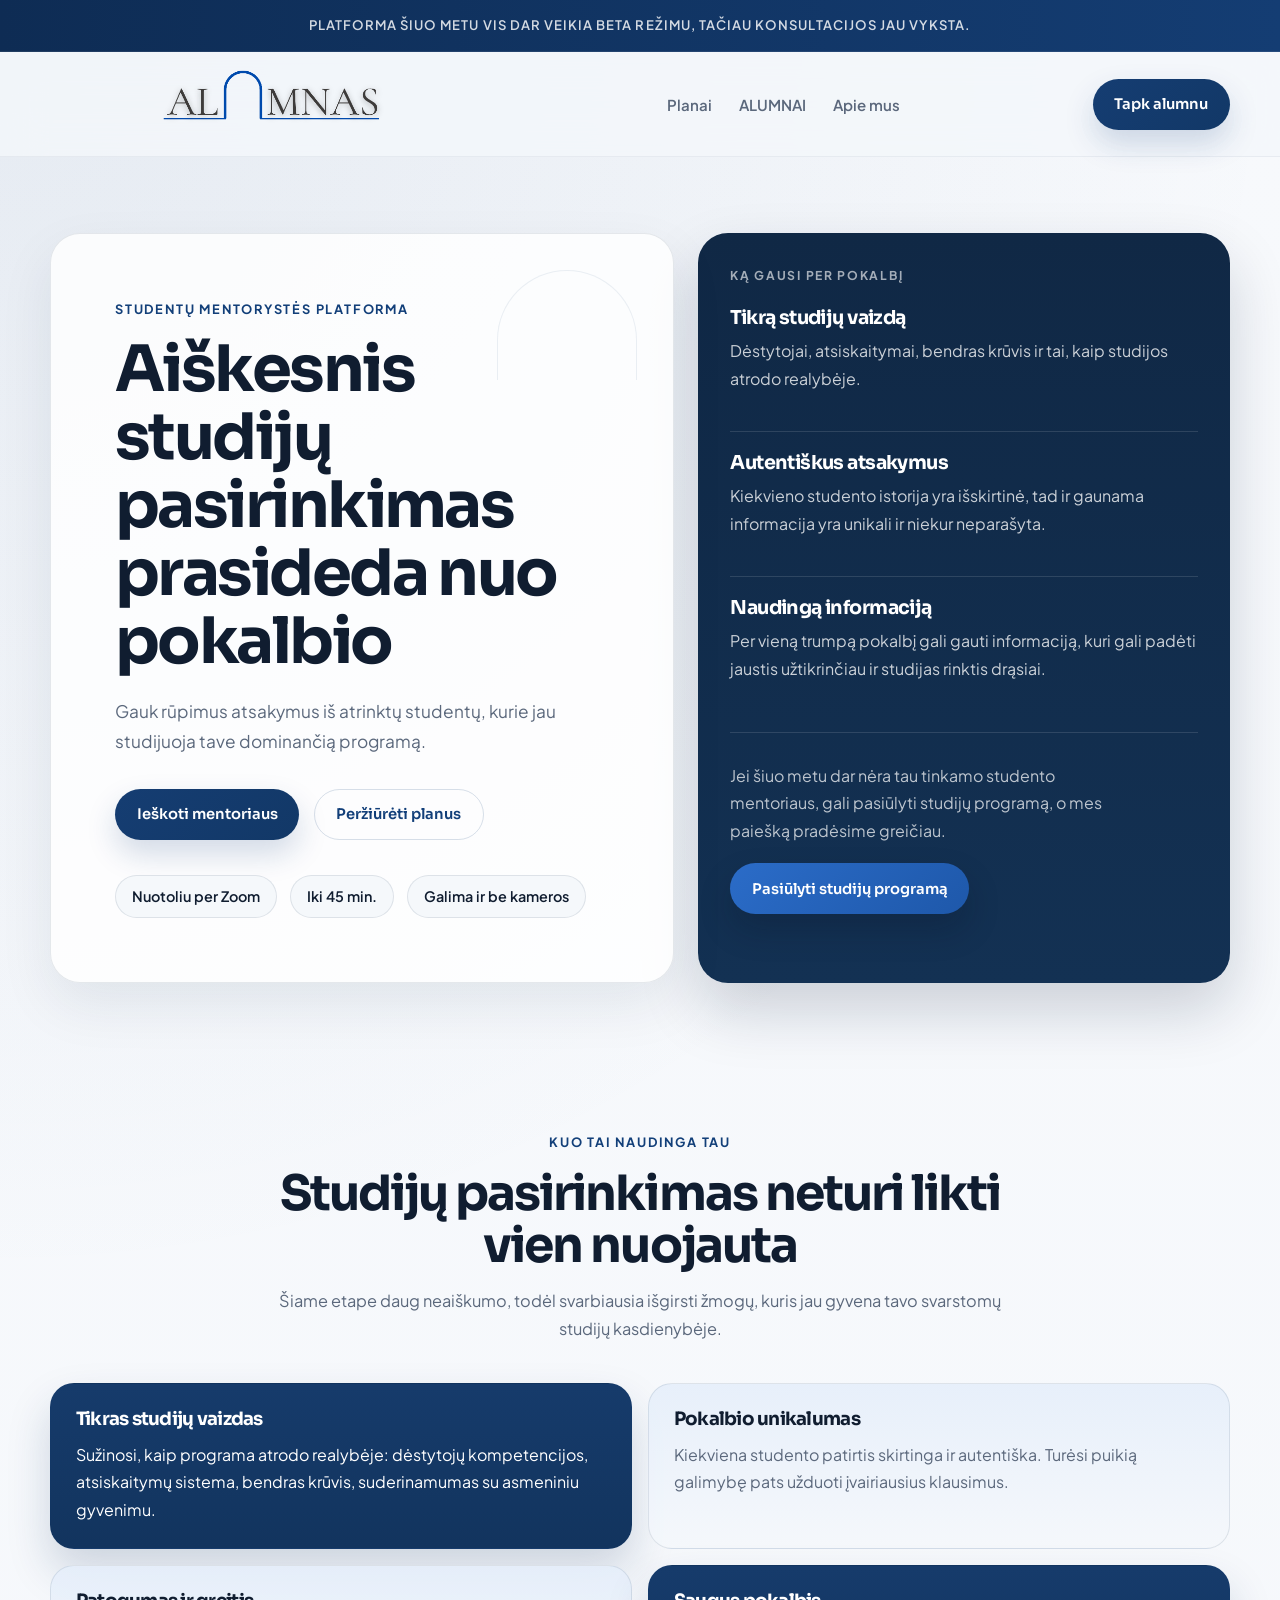
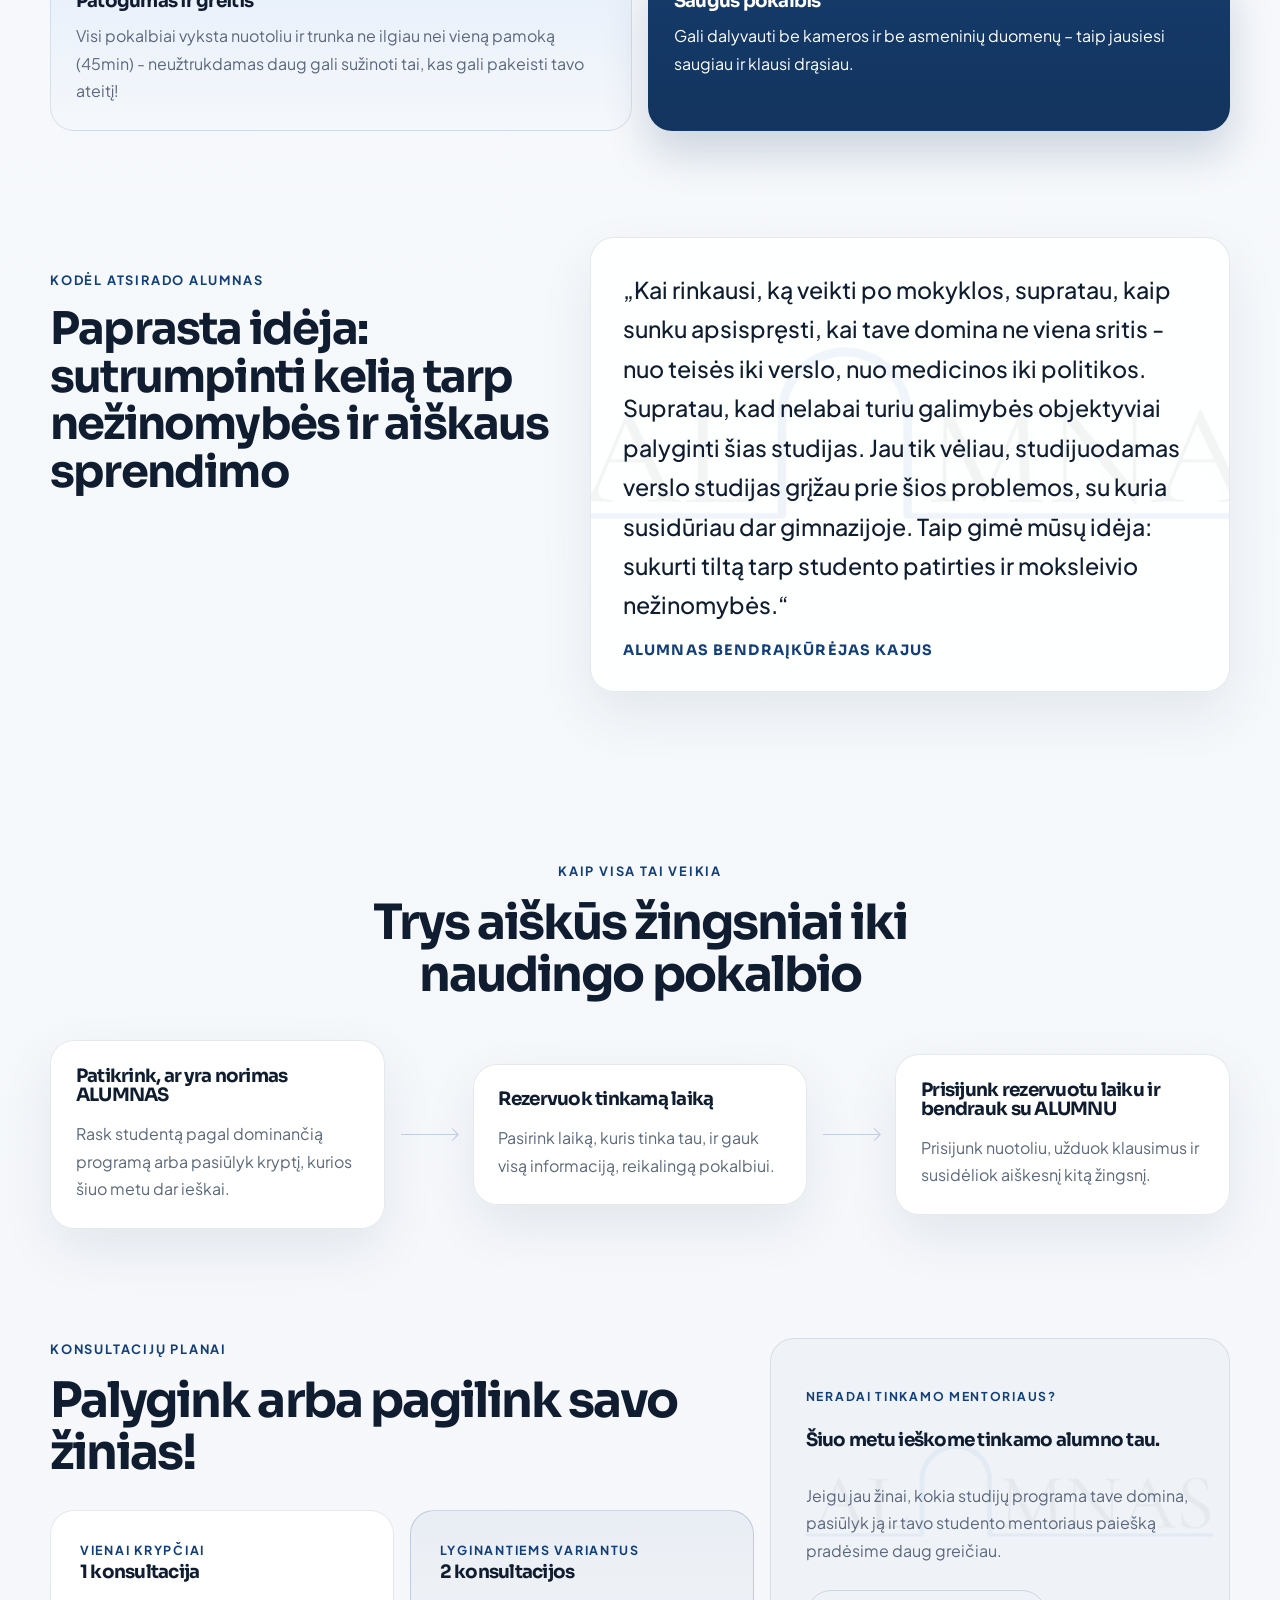
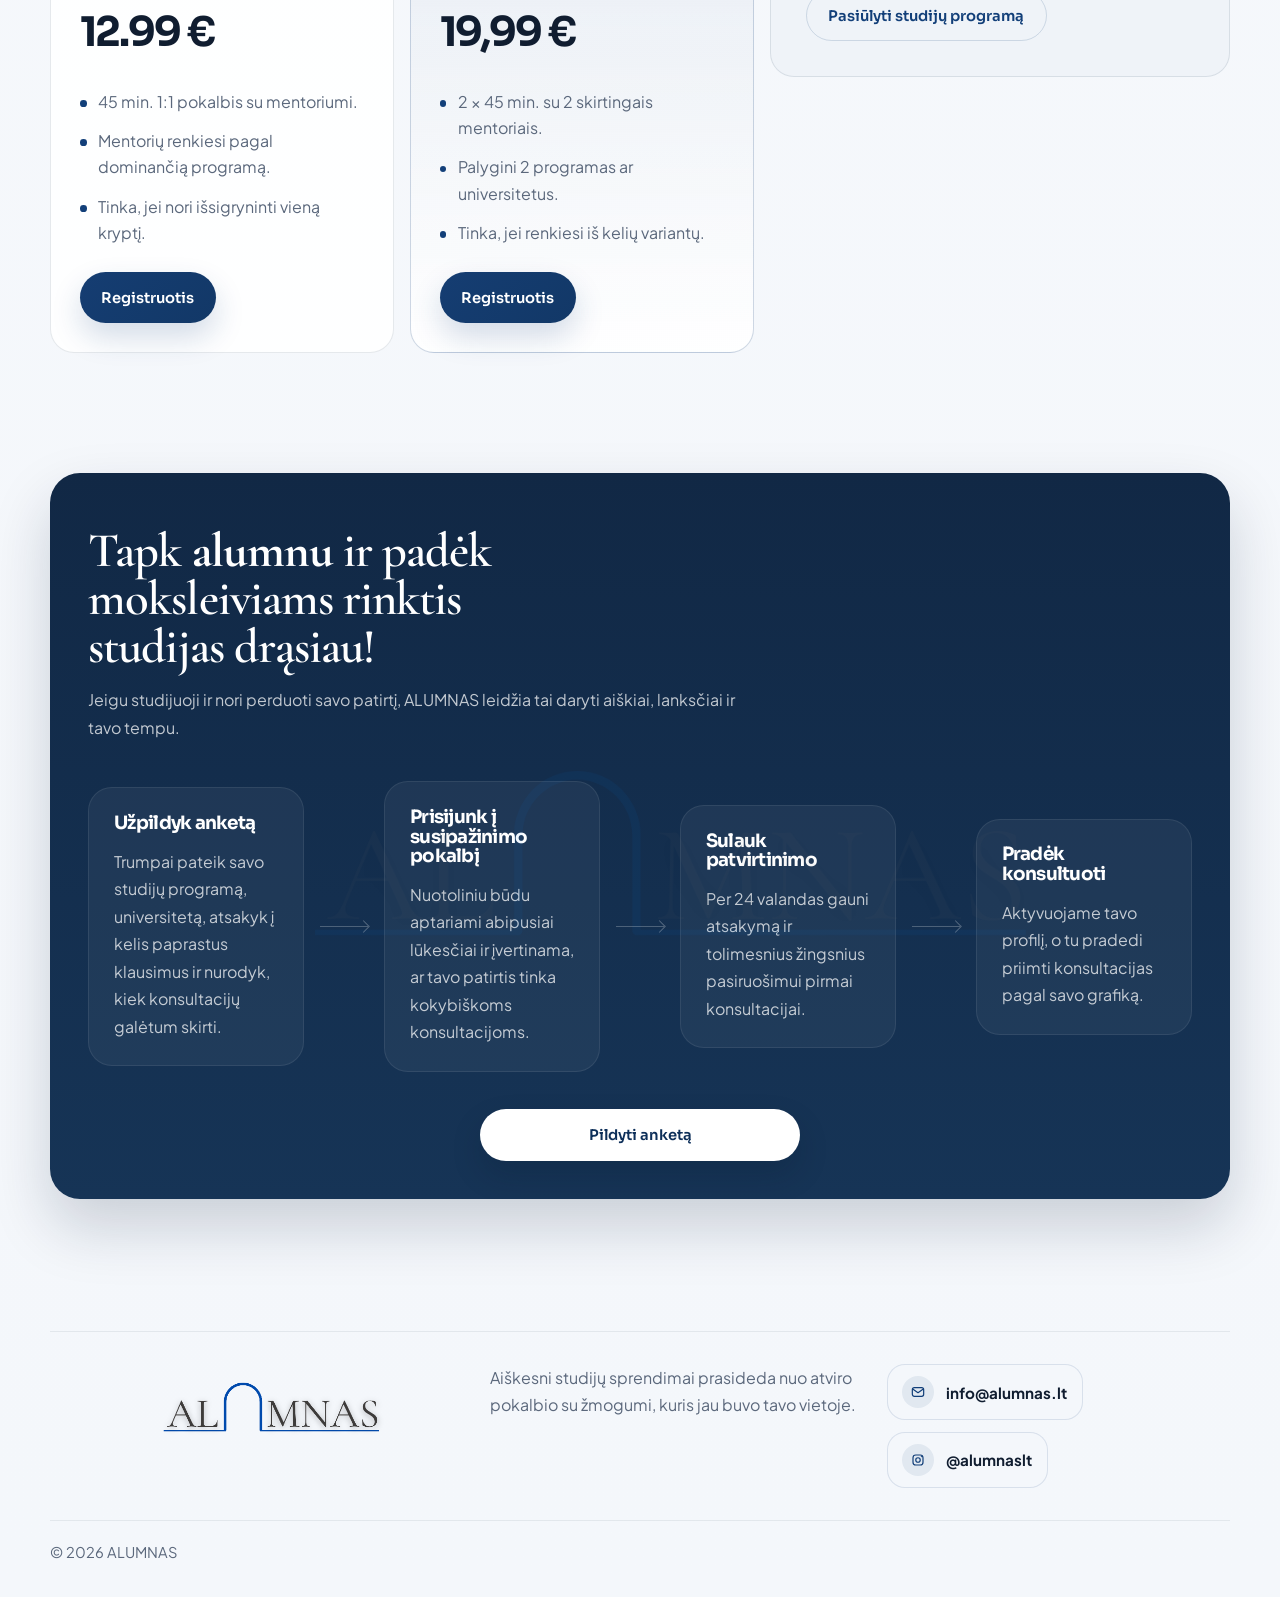
==== alumnas/index.html @ c5b00370 "Add files via upload" ====
<!DOCTYPE html>
<html lang="lt">
  <head>
    <meta charset="UTF-8" />
    <meta name="viewport" content="width=device-width, initial-scale=1.0" />
    <title>ALUMNAS | Studentų mentorystės platforma</title>
    <meta
      name="description"
      content="ALUMNAS padeda moksleiviams aiškiau pasirinkti studijas per pokalbius su studentais, kurie jau studijuoja dominančias programas."
    />
    <meta property="og:title" content="ALUMNAS | Studentų mentorystės platforma" />
    <meta
      property="og:description"
      content="Gauk atsakymus iš studentų, kurie jau studijuoja tave dominančią programą."
    />
    <meta property="og:type" content="website" />
    <meta property="theme-color" content="#123f79" />
    <link rel="preconnect" href="https://fonts.googleapis.com" />
    <link rel="preconnect" href="https://fonts.gstatic.com" crossorigin />
    <link
      href="https://fonts.googleapis.com/css2?family=Cormorant+Garamond:wght@500;600;700&amp;family=Plus+Jakarta+Sans:wght@400;500;600;700;800&amp;family=Sora:wght@400;500;600;700;800&amp;display=swap"
      rel="stylesheet"
    />
    <link rel="stylesheet" href="./styles.css" />
  </head>
  <body>
    <div class="top-note">
      <p>Platforma šiuo metu vis dar veikia beta režimu, tačiau konsultacijos jau vyksta.</p>
    </div>

    <header class="site-header">
      <div class="container header-inner">
        <a class="brand-link" href="#pradžia" aria-label="ALUMNAS pradžia">
          <span class="brand-logo brand-logo-dark" aria-hidden="true">
            <img src="./assets/alumnas-logo-clean.png" alt="" />
          </span>
          <span class="sr-only">ALUMNAS</span>
        </a>

        <nav class="site-nav" aria-label="Pagrindinė navigacija">
          <a href="#planai">Planai</a>
          <a href="./mentoriai.html">ALUMNAI</a>
          <a href="./apie-mus.html">Apie mus</a>
        </nav>

        <a
          class="button button-primary"
          href="https://forms.gle/oHEPFvfFwPesfQu49"
          target="_blank"
          rel="noopener noreferrer"
        >
          Tapk alumnu
        </a>
      </div>
    </header>

    <main id="pradžia">
      <section class="hero">
        <div class="container hero-grid">
          <div class="hero-copy">
            <p class="eyebrow">Studentų mentorystės platforma</p>
            <h1>Aiškesnis studijų pasirinkimas prasideda nuo pokalbio</h1>
            <p class="hero-text">
              Gauk rūpimus atsakymus iš atrinktų studentų, kurie jau studijuoja tave
              dominančią programą.
            </p>

            <div class="hero-actions">
              <a
                class="button button-primary"
                href="./mentoriai.html"
              >
                Ieškoti mentoriaus
              </a>
              <a class="button button-secondary" href="#planai">Peržiūrėti planus</a>
            </div>

            <ul class="hero-meta">
              <li>Nuotoliu per Zoom</li>
              <li>Iki 45 min.</li>
              <li>Galima ir be kameros</li>
            </ul>
          </div>

          <aside class="hero-panel">
            <p class="panel-label">Ką gausi per pokalbį</p>

            <div class="panel-list">
              <article>
                <h2>Tikrą studijų vaizdą</h2>
                <p>
                  Dėstytojai, atsiskaitymai, bendras krūvis ir tai, kaip studijos
                  atrodo realybėje.
                </p>
              </article>

              <article>
                <h2>Autentiškus atsakymus</h2>
                <p>
                  Kiekvieno studento istorija yra išskirtinė, tad ir gaunama
                  informacija yra unikali ir niekur neparašyta.
                </p>
              </article>

              <article>
                <h2>Naudingą informaciją</h2>
                <p>
                  Per vieną trumpą pokalbį gali gauti informaciją, kuri gali
                  padėti jaustis užtikrinčiau ir studijas rinktis drąsiai.
                </p>
              </article>
            </div>

            <div class="panel-foot">
              <p>
                Jei šiuo metu dar nėra tau tinkamo studento mentoriaus, gali pasiūlyti
                studijų programą, o mes paiešką pradėsime greičiau.
              </p>
              <a
                class="panel-button"
                href="https://forms.gle/Wdv8qS5zdkdKtjoA7"
                target="_blank"
                rel="noopener noreferrer"
              >
                Pasiūlyti studijų programą
              </a>
            </div>
          </aside>
        </div>
      </section>

      <section class="section" id="nauda">
        <div class="container section-head">
          <p class="eyebrow">Kuo tai naudinga tau</p>
          <h2>Studijų pasirinkimas neturi likti vien nuojauta</h2>
          <p class="section-text">
            Šiame etape daug neaiškumo, todėl svarbiausia išgirsti žmogų, kuris jau
            gyvena tavo svarstomų studijų kasdienybėje.
          </p>
        </div>

        <div class="container benefit-grid">
          <article class="benefit-card benefit-card-accent">
            <h3>Tikras studijų vaizdas</h3>
            <p>
              Sužinosi, kaip programa atrodo realybėje: dėstytojų kompetencijos,
              atsiskaitymų sistema, bendras krūvis, suderinamumas su asmeniniu gyvenimu.
            </p>
          </article>

          <article class="benefit-card benefit-card-soft">
            <h3>Pokalbio unikalumas</h3>
            <p>
              Kiekviena studento patirtis skirtinga ir autentiška. Turėsi puikią
              galimybę pats užduoti įvairiausius klausimus.
            </p>
          </article>

          <article class="benefit-card benefit-card-soft">
            <h3>Patogumas ir greitis</h3>
            <p>
              Visi pokalbiai vyksta nuotoliu ir trunka ne ilgiau nei vieną pamoką
              (45min) - neužtrukdamas daug gali sužinoti tai, kas gali pakeisti
              tavo ateitį!
            </p>
          </article>

          <article class="benefit-card benefit-card-accent">
            <h3>Saugus pokalbis</h3>
            <p>
              Gali dalyvauti be kameros ir be asmeninių duomenų – taip jausiesi
              saugiau ir klausi drąsiau.
            </p>
          </article>
        </div>
      </section>

      <section class="section quote-section">
        <div class="container quote-wrap">
          <div class="quote-intro">
            <p class="eyebrow">Kodėl atsirado ALUMNAS</p>
            <h2>Paprasta idėja: sutrumpinti kelią tarp nežinomybės ir aiškaus sprendimo</h2>
          </div>

          <blockquote class="quote-card">
            <div class="quote-watermark" aria-hidden="true">
              <img src="./assets/alumnas-logo-clean.png" alt="" />
            </div>
            <p>
              „Kai rinkausi, ką veikti po mokyklos, supratau, kaip sunku
              apsispręsti, kai tave domina ne viena sritis - nuo teisės iki
              verslo, nuo medicinos iki politikos. Supratau, kad nelabai turiu
              galimybės objektyviai palyginti šias studijas. Jau tik vėliau,
              studijuodamas verslo studijas grįžau prie šios problemos, su kuria
              susidūriau dar gimnazijoje. Taip gimė mūsų idėja: sukurti tiltą
              tarp studento patirties ir moksleivio nežinomybės.“
            </p>
            <footer>ALUMNAS bendraįkūrėjas Kajus</footer>
          </blockquote>
        </div>
      </section>

      <section class="section" id="veikimas">
        <div class="container section-head">
          <p class="eyebrow">Kaip visa tai veikia</p>
          <h2>Trys aiškūs žingsniai iki naudingo pokalbio</h2>
        </div>

        <div class="container arrow-steps arrow-steps-light">
          <article class="arrow-step">
            <h3>Patikrink, ar yra norimas ALUMNAS</h3>
            <p>
              Rask studentą pagal dominančią programą arba pasiūlyk kryptį, kurios
              šiuo metu dar ieškai.
            </p>
          </article>

          <div class="step-arrow" aria-hidden="true">
            <span></span>
          </div>

          <article class="arrow-step">
            <h3>Rezervuok tinkamą laiką</h3>
            <p>
              Pasirink laiką, kuris tinka tau, ir gauk visą informaciją, reikalingą
              pokalbiui.
            </p>
          </article>

          <div class="step-arrow" aria-hidden="true">
            <span></span>
          </div>

          <article class="arrow-step">
            <h3>Prisijunk rezervuotu laiku ir bendrauk su ALUMNU</h3>
            <p>
              Prisijunk nuotoliu, užduok klausimus ir susidėliok aiškesnį kitą žingsnį.
            </p>
          </article>
        </div>
      </section>

      <section class="section plans-section" id="planai">
        <div class="container plans-layout">
          <div class="plans-main">
            <div class="section-head section-head-left">
              <p class="eyebrow">Konsultacijų planai</p>
              <h2>Palygink arba pagilink savo žinias!</h2>
            </div>

            <div class="pricing-grid">
              <article class="pricing-card">
                <p class="price-tag">Vienai krypčiai</p>
                <h3>1 konsultacija</h3>
                <p class="price">12.99 €</p>
                <ul>
                  <li>45 min. 1:1 pokalbis su mentoriumi.</li>
                  <li>Mentorių renkiesi pagal dominančią programą.</li>
                  <li>Tinka, jei nori išsigryninti vieną kryptį.</li>
                </ul>
                <a
                  class="button button-primary"
                  href="https://forms.gle/Wdv8qS5zdkdKtjoA7"
                  target="_blank"
                  rel="noopener noreferrer"
                >
                  Registruotis
                </a>
              </article>

              <article class="pricing-card pricing-card-featured">
                <p class="price-tag">Lyginantiems variantus</p>
                <h3>2 konsultacijos</h3>
                <p class="price">19,99 €</p>
                <ul>
                  <li>2 × 45 min. su 2 skirtingais mentoriais.</li>
                  <li>Palygini 2 programas ar universitetus.</li>
                  <li>Tinka, jei renkiesi iš kelių variantų.</li>
                </ul>
                <a
                  class="button button-primary"
                  href="https://forms.gle/Wdv8qS5zdkdKtjoA7"
                  target="_blank"
                  rel="noopener noreferrer"
                >
                  Registruotis
                </a>
              </article>
            </div>
          </div>

          <aside class="plans-side">
            <div class="plans-watermark" aria-hidden="true">
              <img src="./assets/alumnas-logo-clean.png" alt="" />
            </div>
            <p class="side-label">Neradai tinkamo mentoriaus?</p>
            <h3>Šiuo metu ieškome tinkamo alumno tau.</h3>
            <p>
              Jeigu jau žinai, kokia studijų programa tave domina, pasiūlyk ją ir
              tavo studento mentoriaus paiešką pradėsime daug greičiau.
            </p>
            <a
              class="button button-secondary"
              href="https://forms.gle/Wdv8qS5zdkdKtjoA7"
              target="_blank"
              rel="noopener noreferrer"
            >
              Pasiūlyti studijų programą
            </a>
          </aside>
        </div>
      </section>

      <section class="section mentor-section" id="alumnas">
        <div class="container mentor-wrap">
          <div class="mentor-watermark" aria-hidden="true">
            <img src="./assets/alumnas-logo-clean.png" alt="" />
          </div>
          <div class="mentor-head">
            <h2>Tapk <strong>alumnu</strong> ir padėk moksleiviams rinktis studijas drąsiau!</h2>
            <p class="mentor-text">
              Jeigu studijuoji ir nori perduoti savo patirtį, ALUMNAS leidžia tai
              daryti aiškiai, lanksčiai ir tavo tempu.
            </p>
          </div>

          <div class="arrow-steps arrow-steps-dark">
            <article class="arrow-step">
              <h3>Užpildyk anketą</h3>
              <p>
                Trumpai pateik savo studijų programą, universitetą, atsakyk į kelis
                paprastus klausimus ir nurodyk, kiek konsultacijų galėtum skirti.
              </p>
            </article>

            <div class="step-arrow" aria-hidden="true">
              <span></span>
            </div>

            <article class="arrow-step">
              <h3>Prisijunk į susipažinimo pokalbį</h3>
              <p>
                Nuotoliniu būdu aptariami abipusiai lūkesčiai ir įvertinama, ar tavo
                patirtis tinka kokybiškoms konsultacijoms.
              </p>
            </article>

            <div class="step-arrow" aria-hidden="true">
              <span></span>
            </div>

            <article class="arrow-step">
              <h3>Sulauk patvirtinimo</h3>
              <p>
                Per 24 valandas gauni atsakymą ir tolimesnius žingsnius pasiruošimui
                pirmai konsultacijai.
              </p>
            </article>

            <div class="step-arrow" aria-hidden="true">
              <span></span>
            </div>

            <article class="arrow-step">
              <h3>Pradėk konsultuoti</h3>
              <p>
                Aktyvuojame tavo profilį, o tu pradedi priimti konsultacijas pagal savo
                grafiką.
              </p>
            </article>
          </div>

          <div class="mentor-cta">
            <a
              class="button button-light"
              href="https://forms.gle/oHEPFvfFwPesfQu49"
              target="_blank"
              rel="noopener noreferrer"
            >
              Pildyti anketą
            </a>
          </div>
        </div>
      </section>
    </main>

    <footer class="site-footer" id="kontaktai">
      <div class="container footer-top">
        <a class="brand-link footer-brand" href="#pradžia" aria-label="ALUMNAS pradžia">
          <span class="brand-logo brand-logo-dark" aria-hidden="true">
            <img src="./assets/alumnas-logo-clean.png" alt="" />
          </span>
          <span class="sr-only">ALUMNAS</span>
        </a>

        <div class="footer-copy">
          <p>
            Aiškesni studijų sprendimai prasideda nuo atviro pokalbio su žmogumi,
            kuris jau buvo tavo vietoje.
          </p>
        </div>

        <div class="footer-links">
          <a class="footer-contact-link" href="mailto:info@alumnas.lt">
            <span class="footer-contact-icon" aria-hidden="true">
              <svg viewBox="0 0 24 24" fill="none">
                <path d="M4 7.5 12 13l8-5.5" stroke="currentColor" stroke-width="1.8" stroke-linecap="round" stroke-linejoin="round" />
                <rect x="3.5" y="5.5" width="17" height="13" rx="3" stroke="currentColor" stroke-width="1.8" />
              </svg>
            </span>
            <span>info@alumnas.lt</span>
          </a>
          <a
            class="footer-contact-link"
            href="https://www.instagram.com/alumnaslt/"
            target="_blank"
            rel="noopener noreferrer"
          >
            <span class="footer-contact-icon" aria-hidden="true">
              <svg viewBox="0 0 24 24" fill="none">
                <rect x="4.5" y="4.5" width="15" height="15" rx="4.2" stroke="currentColor" stroke-width="1.8" />
                <circle cx="12" cy="12" r="3.35" stroke="currentColor" stroke-width="1.8" />
                <circle cx="17.1" cy="6.9" r="1" fill="currentColor" />
              </svg>
            </span>
            <span>@alumnaslt</span>
          </a>
        </div>
      </div>

      <div class="container footer-bottom">
        <p>&copy; <span id="year">2026</span> ALUMNAS</p>
      </div>
    </footer>

    <script src="./script.js"></script>
  </body>
</html>
---- alumnas/styles.css ----
:root {
  --bg: #f4f7fb;
  --surface: #ffffff;
  --surface-muted: #eef3f8;
  --surface-deep: #102845;
  --surface-deep-soft: #16365c;
  --ink: #101d30;
  --ink-muted: #5b687c;
  --line: rgba(16, 40, 69, 0.1);
  --line-strong: rgba(16, 40, 69, 0.16);
  --brand: #123f79;
  --brand-strong: #0d2f59;
  --brand-accent: #004aad;
  --white-soft: rgba(255, 255, 255, 0.78);
  --shadow-soft: 0 22px 54px rgba(16, 40, 69, 0.08);
  --shadow-deep: 0 28px 60px rgba(10, 29, 54, 0.18);
  --radius-xl: 30px;
  --radius-lg: 24px;
  --radius-md: 18px;
  --max-width: 1180px;
}

*,
*::before,
*::after {
  box-sizing: border-box;
}

html {
  scroll-behavior: smooth;
}

body {
  margin: 0;
  color: var(--ink);
  font-family: "Plus Jakarta Sans", sans-serif;
  background:
    radial-gradient(circle at top left, rgba(18, 63, 121, 0.08), transparent 26%),
    linear-gradient(180deg, #f7f9fc 0%, #f4f7fb 100%);
}

img {
  display: block;
  max-width: 100%;
}

a {
  color: inherit;
  text-decoration: none;
}

p {
  margin: 0;
  color: var(--ink-muted);
  line-height: 1.72;
}

h1,
h2,
h3 {
  margin: 0;
  color: var(--ink);
  line-height: 1.06;
  letter-spacing: -0.04em;
  font-family: "Sora", sans-serif;
}

ul {
  margin: 0;
  padding: 0;
  list-style: none;
}

.container {
  width: min(calc(100% - 40px), var(--max-width));
  margin: 0 auto;
}

.sr-only {
  position: absolute;
  width: 1px;
  height: 1px;
  padding: 0;
  margin: -1px;
  overflow: hidden;
  clip: rect(0, 0, 0, 0);
  white-space: nowrap;
  border: 0;
}

.top-note {
  border-bottom: 1px solid rgba(255, 255, 255, 0.08);
  background: linear-gradient(90deg, #0e2c54 0%, #143d73 100%);
  text-align: center;
  padding: 0.9rem 1rem;
}

.top-note p {
  color: rgba(255, 255, 255, 0.82);
  font-size: 0.82rem;
  font-weight: 600;
  letter-spacing: 0.08em;
  text-transform: uppercase;
}

.site-header {
  position: sticky;
  top: 0;
  z-index: 30;
  backdrop-filter: blur(20px);
  background: rgba(244, 247, 251, 0.84);
  border-bottom: 1px solid rgba(16, 40, 69, 0.06);
}

.header-inner {
  min-height: 88px;
  display: flex;
  align-items: center;
  justify-content: space-between;
  gap: 1.5rem;
}

.brand-link {
  display: inline-flex;
  align-items: center;
}

.brand-logo {
  width: 424px;
  height: 104px;
  overflow: hidden;
  display: inline-flex;
  align-items: center;
  justify-content: center;
}

.brand-logo img {
  width: 100%;
  height: 100%;
  object-fit: contain;
  transform: scale(3.85);
  transform-origin: center;
}

.brand-logo-light {
  width: 290px;
  height: 72px;
}

.brand-logo-light img {
  transform: scale(2.75);
}

.site-nav {
  display: flex;
  align-items: center;
  gap: 1.7rem;
}

.site-nav a {
  color: var(--ink-muted);
  font-size: 0.94rem;
  font-weight: 600;
}

.site-nav a.is-active {
  color: var(--brand);
}

.button {
  min-height: 3.2rem;
  padding: 0 1.35rem;
  border-radius: 999px;
  display: inline-flex;
  align-items: center;
  justify-content: center;
  font-family: "Sora", sans-serif;
  font-size: 0.92rem;
  font-weight: 600;
  transition:
    transform 180ms ease,
    background-color 180ms ease,
    box-shadow 180ms ease,
    border-color 180ms ease,
    color 180ms ease;
}

.button:hover,
.button:focus-visible {
  transform: translateY(-1px);
}

.button-primary {
  color: #ffffff;
  background: linear-gradient(135deg, #153d72 0%, #123867 100%);
  box-shadow: 0 14px 30px rgba(18, 63, 121, 0.18);
}

.button-secondary {
  color: var(--brand);
  background: transparent;
  border: 1px solid rgba(18, 63, 121, 0.16);
}

.button-light {
  color: var(--brand-strong);
  background: #ffffff;
  box-shadow: 0 14px 30px rgba(8, 22, 41, 0.18);
}

.hero {
  padding: 4.75rem 0 4rem;
}

.hero-grid {
  display: grid;
  grid-template-columns: minmax(0, 1.08fr) minmax(320px, 0.92fr);
  gap: 1.5rem;
  align-items: stretch;
}

.hero-copy {
  position: relative;
  padding: 4rem;
  border: 1px solid var(--line);
  border-radius: var(--radius-xl);
  background: rgba(255, 255, 255, 0.82);
  box-shadow: var(--shadow-soft);
}

.hero-copy::after {
  content: "";
  position: absolute;
  right: 2.25rem;
  top: 2.2rem;
  width: 140px;
  height: 110px;
  border: 1px solid rgba(18, 63, 121, 0.08);
  border-bottom: 0;
  border-radius: 999px 999px 0 0;
}

.eyebrow {
  color: var(--brand);
  font-size: 0.8rem;
  font-weight: 700;
  letter-spacing: 0.14em;
  text-transform: uppercase;
}

.eyebrow-light {
  color: rgba(255, 255, 255, 0.72);
}

.hero h1 {
  max-width: 11ch;
  margin-top: 1rem;
  font-size: clamp(3rem, 5vw, 4.9rem);
}

.hero-text {
  max-width: 38rem;
  margin-top: 1.35rem;
  font-size: 1.08rem;
}

.hero-actions {
  display: flex;
  flex-wrap: wrap;
  gap: 0.9rem;
  margin-top: 2rem;
}

.hero-meta {
  margin-top: 2.2rem;
  display: flex;
  flex-wrap: wrap;
  gap: 0.8rem;
}

.hero-meta li {
  padding: 0.72rem 1rem;
  border-radius: 999px;
  border: 1px solid var(--line);
  background: rgba(244, 247, 251, 0.86);
  color: var(--ink);
  font-size: 0.9rem;
  font-weight: 600;
}

.hero-panel {
  padding: 2rem;
  border-radius: var(--radius-xl);
  background: linear-gradient(180deg, var(--surface-deep) 0%, #133153 100%);
  box-shadow: var(--shadow-deep);
}

.panel-label {
  color: rgba(255, 255, 255, 0.62);
  font-size: 0.76rem;
  font-weight: 700;
  letter-spacing: 0.14em;
  text-transform: uppercase;
}

.panel-list {
  margin-top: 1.35rem;
  display: grid;
  gap: 1.15rem;
}

.panel-list article {
  padding: 1.3rem 0;
  border-top: 1px solid rgba(255, 255, 255, 0.12);
}

.panel-list article:first-child {
  border-top: 0;
  padding-top: 0;
}

.panel-list h2 {
  color: #ffffff;
  font-size: 1.2rem;
  letter-spacing: -0.03em;
  margin-bottom: 0.2rem;
}

.panel-list p {
  margin-top: 0.55rem;
  color: var(--white-soft);
}

.panel-foot {
  margin-top: 1.8rem;
  padding-top: 1.8rem;
  border-top: 1px solid rgba(255, 255, 255, 0.12);
  display: grid;
  gap: 1.2rem;
}

.panel-foot p {
  color: rgba(255, 255, 255, 0.72);
  max-width: 24rem;
}

.panel-button {
  display: inline-flex;
  align-items: center;
  justify-content: center;
  min-height: 3.15rem;
  width: fit-content;
  padding: 0 1.35rem;
  border-radius: 999px;
  color: #ffffff;
  background: linear-gradient(135deg, #2b6cc8 0%, #1e58aa 100%);
  box-shadow: 0 16px 32px rgba(7, 19, 38, 0.22);
  font-family: "Sora", sans-serif;
  font-size: 0.92rem;
  font-weight: 600;
}

.section {
  padding: 5.25rem 0;
}

.section-head {
  max-width: 46rem;
  text-align: center;
}

.section-head h2 {
  margin-top: 0.95rem;
  font-size: clamp(2.2rem, 3.8vw, 3.5rem);
}

.section-head-left {
  text-align: left;
}

.section-text {
  margin-top: 1rem;
  font-size: 1.02rem;
}

.benefit-grid {
  margin-top: 2.5rem;
  display: grid;
  grid-template-columns: repeat(2, minmax(0, 1fr));
  gap: 1rem;
}

.benefit-card,
.process-card,
.pricing-card,
.mentor-card,
.plans-side,
.quote-card {
  border: 1px solid var(--line);
  border-radius: var(--radius-lg);
  background: rgba(255, 255, 255, 0.88);
}

.benefit-card {
  padding: 1.55rem;
}

.benefit-card-accent {
  background: linear-gradient(180deg, #163b6b 0%, #12345e 100%);
  border-color: rgba(18, 63, 121, 0.05);
  box-shadow: 0 22px 44px rgba(18, 52, 94, 0.18);
}

.benefit-card-accent h3,
.benefit-card-accent p {
  color: #ffffff;
}

.benefit-card-soft {
  background: linear-gradient(180deg, rgba(229, 238, 250, 0.92), rgba(244, 247, 251, 0.92));
}

.benefit-card h3,
.pricing-card h3,
.plans-side h3,
.arrow-step h3 {
  font-size: 1.15rem;
}

.benefit-card p,
.plans-side p,
.arrow-step p {
  margin-top: 0.75rem;
}

.quote-section {
  padding-top: 1.4rem;
}

.quote-wrap {
  display: grid;
  grid-template-columns: minmax(0, 0.9fr) minmax(0, 1.1fr);
  gap: 1rem;
  align-items: stretch;
}

.quote-intro {
  padding: 2rem 0;
}

.quote-intro h2 {
  margin-top: 0.95rem;
  font-size: clamp(2rem, 3.5vw, 3rem);
}

.quote-card {
  position: relative;
  margin: 0;
  padding: 2rem;
  box-shadow: var(--shadow-soft);
  isolation: isolate;
  overflow: hidden;
}

.quote-watermark {
  position: absolute;
  inset: 0;
  display: flex;
  align-items: center;
  justify-content: center;
  pointer-events: none;
  z-index: 0;
}

.quote-watermark img {
  width: 100%;
  height: 100%;
  object-fit: contain;
  opacity: 0.055;
  filter: brightness(1.05);
  transform: scale(3.1);
  transform-origin: center;
}

.quote-card p {
  position: relative;
  z-index: 1;
  color: var(--ink);
  font-size: clamp(1.15rem, 1.9vw, 1.45rem);
  font-weight: 500;
  line-height: 1.7;
}

.quote-card footer {
  position: relative;
  z-index: 1;
  margin-top: 1rem;
  color: var(--brand);
  font-family: "Sora", sans-serif;
  font-size: 0.9rem;
  font-weight: 700;
  letter-spacing: 0.08em;
  text-transform: uppercase;
}

.arrow-steps {
  margin-top: 2.5rem;
  display: grid;
  grid-template-columns: minmax(0, 1fr) 56px minmax(0, 1fr) 56px minmax(0, 1fr);
  gap: 1rem;
  align-items: center;
}

.arrow-steps-dark {
  grid-template-columns:
    minmax(0, 1fr) 48px minmax(0, 1fr) 48px minmax(0, 1fr) 48px minmax(0, 1fr);
}

.arrow-step {
  padding: 1.55rem;
  border-radius: var(--radius-lg);
}

.arrow-step h3 {
  margin-bottom: 0.95rem;
}

.arrow-step p {
  margin-top: 0;
}

.arrow-steps-light .arrow-step {
  border: 1px solid var(--line);
  background: rgba(255, 255, 255, 0.92);
  box-shadow: var(--shadow-soft);
}

.arrow-steps-dark .arrow-step {
  border: 1px solid rgba(255, 255, 255, 0.08);
  background: rgba(255, 255, 255, 0.05);
}

.arrow-steps-dark .arrow-step h3 {
  color: #ffffff;
}

.arrow-steps-dark .arrow-step p {
  color: rgba(255, 255, 255, 0.74);
}

.step-arrow {
  display: inline-flex;
  align-items: center;
  justify-content: center;
}

.step-arrow span {
  position: relative;
  display: block;
  width: 100%;
  height: 1px;
}

.arrow-steps-light .step-arrow span {
  background: rgba(18, 63, 121, 0.22);
}

.arrow-steps-dark .step-arrow span {
  background: rgba(255, 255, 255, 0.24);
}

.step-arrow span::after {
  content: "";
  position: absolute;
  right: 0;
  top: -4px;
  width: 9px;
  height: 9px;
  border-top: 1px solid;
  border-right: 1px solid;
  transform: rotate(45deg);
}

.arrow-steps-light .step-arrow span::after {
  border-color: rgba(18, 63, 121, 0.24);
}

.arrow-steps-dark .step-arrow span::after {
  border-color: rgba(255, 255, 255, 0.28);
}

.plans-section {
  padding-top: 1.6rem;
}

.plans-layout {
  display: grid;
  grid-template-columns: minmax(0, 1.1fr) minmax(300px, 0.72fr);
  gap: 1rem;
  align-items: start;
}

.pricing-grid {
  margin-top: 2rem;
  display: grid;
  grid-template-columns: repeat(2, minmax(0, 1fr));
  gap: 1rem;
}

.pricing-card {
  padding: 1.8rem;
}

.pricing-card-featured {
  border-color: rgba(18, 63, 121, 0.2);
  background: linear-gradient(180deg, rgba(18, 63, 121, 0.05), rgba(255, 255, 255, 0.9));
}

.price-tag {
  color: var(--brand);
  font-size: 0.78rem;
  font-weight: 700;
  letter-spacing: 0.14em;
  text-transform: uppercase;
}

.price {
  margin-top: 1rem;
  color: var(--ink);
  font-family: "Sora", sans-serif;
  font-size: 2.55rem;
  font-weight: 700;
  letter-spacing: -0.05em;
}

.pricing-card ul {
  margin: 1.35rem 0 1.6rem;
  display: grid;
  gap: 0.8rem;
}

.pricing-card li {
  position: relative;
  padding-left: 1.15rem;
  color: var(--ink-muted);
  line-height: 1.65;
}

.pricing-card li::before {
  content: "";
  position: absolute;
  left: 0;
  top: 0.7rem;
  width: 0.42rem;
  height: 0.42rem;
  border-radius: 50%;
  background: var(--brand);
}

.plans-side {
  position: relative;
  padding: 2.2rem;
  background: rgba(238, 243, 248, 0.94);
  isolation: isolate;
  display: grid;
  gap: 1.25rem;
  overflow: hidden;
}

.plans-watermark {
  position: absolute;
  inset: 0;
  display: flex;
  align-items: center;
  justify-content: center;
  pointer-events: none;
  z-index: 0;
}

.plans-watermark img {
  width: 100%;
  height: 100%;
  object-fit: contain;
  opacity: 0.052;
  filter: brightness(1.05);
  transform: translateX(-2%) scale(2.25);
  transform-origin: center;
}

.side-label {
  position: relative;
  z-index: 1;
  color: var(--brand);
  font-size: 0.76rem;
  font-weight: 700;
  letter-spacing: 0.14em;
  text-transform: uppercase;
}

.plans-side h3 {
  position: relative;
  z-index: 1;
  margin-top: 0.2rem;
}

.plans-side p {
  position: relative;
  z-index: 1;
  max-width: 28rem;
}

.plans-side .button {
  position: relative;
  z-index: 1;
  width: fit-content;
  margin-top: 0.35rem;
}

.mentor-section {
  padding-top: 2.25rem;
}

.mentor-wrap {
  position: relative;
  padding: 2.4rem;
  border-radius: var(--radius-xl);
  background: linear-gradient(180deg, #112845 0%, #163456 100%);
  box-shadow: var(--shadow-deep);
  overflow: hidden;
}

.mentor-head {
  position: relative;
  z-index: 1;
}

.mentor-watermark {
  position: absolute;
  inset: 0;
  display: flex;
  align-items: center;
  justify-content: center;
  pointer-events: none;
  z-index: 0;
}

.mentor-watermark img {
  width: min(448%, 4800px);
  height: auto;
  object-fit: contain;
  opacity: 0.053;
  filter: brightness(1.8);
  transform: translate(0, 4%) scaleX(1.12) scaleY(1.14);
}

.mentor-head h2 {
  margin-top: 1rem;
  max-width: 18ch;
  color: #ffffff;
  font-size: clamp(2.3rem, 3.8vw, 4.1rem);
  font-family: "Cormorant Garamond", serif;
  font-weight: 600;
  letter-spacing: -0.02em;
  line-height: 0.98;
}

.mentor-head h2 strong {
  font-weight: 700;
}

.mentor-text {
  margin-top: 1rem;
  max-width: 42rem;
  color: rgba(255, 255, 255, 0.74);
}

.mentor-cta {
  margin-top: 2.35rem;
  display: flex;
  justify-content: center;
}

.mentor-cta .button {
  min-width: 320px;
  padding-left: 2.15rem;
  padding-right: 2.15rem;
}

.site-footer {
  padding: 3rem 0 2rem;
}

.footer-top {
  padding: 2rem 0;
  border-top: 1px solid rgba(16, 40, 69, 0.08);
  display: grid;
  grid-template-columns: 0.9fr 1fr 0.9fr;
  gap: 1rem;
  align-items: start;
}

.footer-copy p {
  max-width: 30rem;
}

.footer-links {
  display: grid;
  gap: 0.7rem;
  justify-items: start;
}

.footer-links a {
  font-size: 0.94rem;
  font-weight: 600;
}

.footer-contact-copy {
  max-width: 19rem;
  margin-top: 0.2rem;
  font-size: 0.92rem;
  line-height: 1.68;
}

.footer-contact-link {
  display: inline-flex;
  align-items: center;
  gap: 0.75rem;
  min-height: 3.2rem;
  padding: 0.7rem 0.9rem;
  border: 1px solid rgba(18, 63, 121, 0.12);
  border-radius: 18px;
  background: rgba(244, 247, 251, 0.92);
}

.footer-contact-link span:last-child {
  color: var(--ink);
  font-size: 0.95rem;
  font-weight: 700;
}

.footer-contact-icon {
  width: 2rem;
  height: 2rem;
  border-radius: 999px;
  display: inline-flex;
  align-items: center;
  justify-content: center;
  background: rgba(18, 63, 121, 0.08);
  color: var(--brand);
  flex-shrink: 0;
}

.footer-contact-icon svg {
  width: 1rem;
  height: 1rem;
}

.footer-bottom {
  padding-top: 1.2rem;
  border-top: 1px solid rgba(16, 40, 69, 0.08);
}

.footer-bottom p {
  font-size: 0.92rem;
}

@media (max-width: 1080px) {
  .site-header {
    position: static;
  }

  .header-inner {
    min-height: auto;
    padding: 1rem 0;
    flex-wrap: wrap;
  }

  .hero-grid,
  .quote-wrap,
  .plans-layout,
  .footer-top {
    grid-template-columns: 1fr;
  }

  .site-nav {
    order: 3;
    width: 100%;
    flex-wrap: wrap;
    justify-content: center;
    gap: 0.8rem 1.15rem;
  }
}

@media (max-width: 820px) {
  .site-nav {
    justify-content: flex-start;
    gap: 0.9rem 1.2rem;
  }

  .hero-copy,
  .hero-panel,
  .mentor-wrap {
    padding: 1.6rem;
  }

  .benefit-grid,
  .pricing-grid {
    grid-template-columns: 1fr;
  }

  .hero h1 {
    max-width: 12ch;
  }

  .mentor-head {
    padding-right: 0;
  }

  .brand-logo-mentor {
    position: static;
    margin-bottom: 0.9rem;
  }

  .arrow-steps,
  .arrow-steps-dark {
    grid-template-columns: 1fr;
  }

  .plans-side .button,
  .panel-button {
    width: 100%;
  }

  .step-arrow {
    min-height: 28px;
  }

  .step-arrow span {
    width: 1px;
    height: 100%;
  }

  .step-arrow span::after {
    top: auto;
    bottom: 0;
    left: -4px;
    right: auto;
    transform: rotate(135deg);
  }

  .footer-contact-link {
    width: 100%;
  }
}

@media (max-width: 640px) {
  .container {
    width: min(calc(100% - 28px), var(--max-width));
  }

  .top-note {
    padding: 0.72rem 0.9rem;
  }

  .top-note p {
    font-size: 0.72rem;
  }

  .brand-logo {
    width: 318px;
    height: 80px;
  }

  .brand-logo-light {
    width: 240px;
    height: 62px;
  }

  .brand-logo img,
  .brand-logo-light img {
    transform: scale(2.75);
  }

  .mentor-watermark img {
    width: min(399%, 2940px);
    transform: translate(0, 2%) scaleX(1.08) scaleY(1.08);
    opacity: 0.049;
  }

  .quote-watermark img {
    opacity: 0.05;
    transform: scale(3.35);
  }

  .plans-watermark img {
    transform: translateX(-2%) scale(2.4);
    opacity: 0.048;
  }

  .mentor-cta .button {
    min-width: 100%;
  }

  .hero,
  .section {
    padding: 4rem 0;
  }

  .hero-copy {
    padding: 1.5rem;
  }

  .hero-copy::after {
    width: 92px;
    height: 72px;
    right: 1.1rem;
    top: 1.3rem;
  }

  .hero-actions,
  .hero-meta {
    flex-direction: column;
  }

  .button {
    width: 100%;
  }

  .hero-meta li {
    width: 100%;
    text-align: center;
  }

  .section-head h2,
  .quote-intro h2,
  .mentor-head h2 {
    line-height: 1.05;
  }
}

.about-page {
  background:
    radial-gradient(circle at top left, rgba(18, 63, 121, 0.1), transparent 28%),
    linear-gradient(180deg, #f7f9fc 0%, #f2f6fb 100%);
}

.about-main {
  overflow: hidden;
}

.page-hero {
  padding: 4.8rem 0 2.4rem;
}

.about-hero-grid {
  display: grid;
  grid-template-columns: minmax(0, 1.02fr) minmax(320px, 0.98fr);
  gap: 1.25rem;
  align-items: stretch;
}

.about-hero-copy {
  padding: 3.25rem;
  border: 1px solid var(--line);
  border-radius: var(--radius-xl);
  background:
    radial-gradient(circle at top right, rgba(18, 63, 121, 0.08), transparent 28%),
    rgba(255, 255, 255, 0.82);
  box-shadow: var(--shadow-soft);
}

.about-hero-copy h1 {
  max-width: 12ch;
  margin-top: 1rem;
  font-size: clamp(3rem, 5vw, 4.85rem);
}

.about-lead {
  max-width: 40rem;
  margin-top: 1.35rem;
  font-size: 1.04rem;
}

.about-hero-points {
  margin-top: 2rem;
  display: flex;
  flex-wrap: wrap;
  gap: 0.8rem;
}

.about-hero-points span {
  padding: 0.78rem 1rem;
  border: 1px solid rgba(18, 63, 121, 0.12);
  border-radius: 999px;
  background: rgba(244, 247, 251, 0.92);
  color: var(--ink);
  font-size: 0.9rem;
  font-weight: 600;
}

.about-gallery {
  display: grid;
  grid-template-columns: repeat(2, minmax(0, 1fr));
  gap: 1rem;
}

.about-photo {
  position: relative;
  min-height: 290px;
  padding: 1.35rem;
  border: 1px solid rgba(18, 63, 121, 0.08);
  border-radius: var(--radius-xl);
  background:
    linear-gradient(180deg, rgba(14, 44, 84, 0.18), rgba(14, 44, 84, 0.5)),
    radial-gradient(circle at top, rgba(91, 138, 205, 0.34), transparent 42%),
    linear-gradient(180deg, #cddcf0 0%, #8faed2 100%);
  box-shadow: var(--shadow-soft);
  overflow: hidden;
  isolation: isolate;
}

.about-photo::before {
  content: "";
  position: absolute;
  inset: 0;
  background:
    linear-gradient(180deg, rgba(10, 29, 54, 0.02), rgba(10, 29, 54, 0.4)),
    url("./assets/alumnas-logo-clean.png") center/180% no-repeat;
  opacity: 0.18;
  z-index: 0;
}

.about-photo-wide {
  min-height: 100%;
  grid-row: span 2;
}

.about-photo-badge,
.about-photo-copy {
  position: relative;
  z-index: 1;
}

.about-photo-badge {
  display: inline-flex;
  align-items: center;
  min-height: 2rem;
  padding: 0 0.8rem;
  border-radius: 999px;
  background: rgba(255, 255, 255, 0.16);
  color: #ffffff;
  font-size: 0.78rem;
  font-weight: 700;
  letter-spacing: 0.08em;
  text-transform: uppercase;
}

.about-photo-copy {
  position: absolute;
  left: 1.35rem;
  right: 1.35rem;
  bottom: 1.35rem;
}

.about-photo-copy p,
.about-photo-copy span {
  color: #ffffff;
}

.about-photo-copy p {
  font-family: "Sora", sans-serif;
  font-size: 1.35rem;
  font-weight: 700;
}

.about-photo-copy span {
  display: block;
  margin-top: 0.4rem;
  max-width: 19rem;
  color: rgba(255, 255, 255, 0.76);
}

.about-story-section {
  padding-top: 2rem;
}

.about-story-grid {
  display: grid;
  grid-template-columns: minmax(0, 1fr) minmax(0, 0.92fr);
  gap: 1rem;
  align-items: stretch;
}

.about-story-card {
  padding: 2rem;
  border: 1px solid var(--line);
  border-radius: var(--radius-xl);
  background: rgba(255, 255, 255, 0.88);
  box-shadow: var(--shadow-soft);
}

.about-story-card-accent {
  background: linear-gradient(180deg, #112d52 0%, #153862 100%);
  border-color: rgba(255, 255, 255, 0.06);
}

.about-story-card h2 {
  margin-top: 1rem;
  max-width: 14ch;
  color: #ffffff;
  font-size: clamp(2rem, 3.6vw, 3.25rem);
  font-family: "Cormorant Garamond", serif;
  font-weight: 600;
  line-height: 0.98;
  letter-spacing: -0.02em;
}

.about-story-card p + p {
  margin-top: 1rem;
}

.about-story-card-accent p:not(.eyebrow) {
  margin-top: 1rem;
  max-width: 34rem;
  color: rgba(255, 255, 255, 0.74);
}

.about-timeline {
  margin-top: 1.2rem;
  display: grid;
  gap: 1rem;
}

.about-timeline-item {
  display: grid;
  grid-template-columns: 52px minmax(0, 1fr);
  gap: 1rem;
  align-items: start;
}

.about-timeline-item strong {
  width: 52px;
  height: 52px;
  border-radius: 16px;
  display: inline-flex;
  align-items: center;
  justify-content: center;
  background: linear-gradient(135deg, rgba(18, 63, 121, 0.12), rgba(18, 63, 121, 0.04));
  color: var(--brand);
  font-family: "Sora", sans-serif;
  font-size: 1rem;
}

.about-timeline-item h3 {
  font-size: 1.05rem;
}

.about-timeline-item p {
  margin-top: 0.5rem;
}

.founders-section {
  padding-top: 2rem;
}

.founders-grid {
  margin-top: 2.5rem;
  display: grid;
  grid-template-columns: repeat(2, minmax(0, 1fr));
  gap: 1rem;
}

.founder-card,
.value-card,
.about-cta-card {
  border: 1px solid var(--line);
  border-radius: var(--radius-lg);
  background: rgba(255, 255, 255, 0.9);
  box-shadow: var(--shadow-soft);
}

.founder-card {
  padding: 1.8rem;
}

.founder-role {
  color: var(--brand);
  font-size: 0.8rem;
  font-weight: 700;
  letter-spacing: 0.14em;
  text-transform: uppercase;
}

.founder-card h3 {
  margin-top: 0.85rem;
  font-size: 1.3rem;
}

.founder-card p:last-child {
  margin-top: 0.9rem;
}

.values-grid {
  display: grid;
  grid-template-columns: repeat(3, minmax(0, 1fr));
  gap: 1rem;
}

.value-card {
  padding: 1.65rem;
}

.value-card h3 {
  margin-top: 0.8rem;
  font-size: 1.15rem;
}

.value-card p:last-child {
  margin-top: 0.75rem;
}

.about-cta-section {
  padding-top: 1.6rem;
}

.about-cta-card {
  padding: 2rem;
  display: flex;
  align-items: center;
  justify-content: space-between;
  gap: 1.5rem;
}

.about-cta-card h2 {
  margin-top: 0.9rem;
  max-width: 16ch;
  font-size: clamp(2rem, 3.4vw, 3rem);
}

.about-cta-actions {
  display: flex;
  flex-wrap: wrap;
  gap: 0.9rem;
  justify-content: flex-end;
}

@media (max-width: 1080px) {
  .about-hero-grid,
  .about-story-grid,
  .values-grid,
  .about-cta-card {
    grid-template-columns: 1fr;
  }

  .about-cta-card {
    display: grid;
  }
}

@media (max-width: 820px) {
  .about-hero-copy,
  .about-story-card,
  .founder-card,
  .value-card,
  .about-cta-card {
    padding: 1.6rem;
  }

  .about-gallery,
  .founders-grid,
  .values-grid {
    grid-template-columns: 1fr;
  }

  .about-photo-wide {
    min-height: 360px;
    grid-row: auto;
  }
}

@media (max-width: 640px) {
  .page-hero {
    padding-top: 4rem;
  }

  .about-hero-copy {
    padding: 1.5rem;
  }

  .about-hero-copy h1 {
    max-width: 11ch;
  }

  .about-hero-points {
    flex-direction: column;
  }

  .about-photo {
    min-height: 260px;
  }

  .about-photo-copy {
    left: 1rem;
    right: 1rem;
    bottom: 1rem;
  }

  .about-timeline-item {
    grid-template-columns: 44px minmax(0, 1fr);
    gap: 0.85rem;
  }

  .about-timeline-item strong {
    width: 44px;
    height: 44px;
    border-radius: 14px;
  }

  .about-cta-actions {
    width: 100%;
  }
}

.about-main {
  padding: 3.75rem 0 1rem;
}

.about-editorial {
  padding-bottom: 1.5rem;
}

.about-intro {
  display: block;
}

.about-intro-copy h1 {
  max-width: 17ch;
  margin-top: 0.9rem;
  font-size: clamp(2.7rem, 4.4vw, 4.5rem);
  line-height: 0.98;
  letter-spacing: -0.05em;
}

.about-mosaic {
  margin-top: 2.3rem;
  display: grid;
  grid-template-columns: minmax(0, 0.88fr) minmax(360px, 1.12fr);
  column-gap: 0.45rem;
  row-gap: 1rem;
  align-items: stretch;
}

.about-shot {
  position: relative;
  min-width: 0;
  margin: 0;
  border-radius: 28px;
  overflow: hidden;
  border: 1px solid rgba(18, 63, 121, 0.08);
  background:
    linear-gradient(180deg, rgba(18, 63, 121, 0.1), rgba(18, 63, 121, 0.18)),
    linear-gradient(180deg, #d7e1ee 0%, #a8bfdc 100%);
  box-shadow: var(--shadow-soft);
}

.about-shot::before {
  content: "";
  position: absolute;
  inset: 0;
  background: url("./assets/alumnas-logo-clean.png") center/145% no-repeat;
  opacity: 0.08;
  pointer-events: none;
}

.about-shot img {
  position: relative;
  z-index: 1;
  width: 100%;
  height: 100%;
  object-fit: cover;
}

.about-shot-group {
  aspect-ratio: 16 / 11.8;
  min-height: 255px;
}

.about-shot-portrait {
  aspect-ratio: 4 / 5;
  min-height: 220px;
}

.about-story-brief {
  min-width: 0;
  position: relative;
  z-index: 1;
  padding: 1.5rem;
  border-radius: 28px;
  border: 1px solid rgba(16, 40, 69, 0.1);
  background: rgba(255, 255, 255, 0.8);
  box-shadow: var(--shadow-soft);
  display: flex;
  flex-direction: column;
  justify-content: flex-end;
}

.about-story-brief p:last-child {
  margin-top: 1rem;
  font-size: 1rem;
  line-height: 1.82;
}

.founders-compact {
  padding-top: 2.1rem;
}

.founders-compact-head {
  display: grid;
  justify-items: center;
  text-align: center;
}

.founders-compact-head h2 {
  margin-top: 0;
  max-width: 18ch;
  font-size: clamp(2rem, 3.6vw, 3.1rem);
  line-height: 1.04;
}

.founders-compact-grid {
  margin-top: 1.75rem;
  display: grid;
  grid-template-columns: repeat(2, minmax(220px, 280px));
  max-width: 860px;
  margin-left: auto;
  margin-right: auto;
  justify-content: space-between;
  gap: 3.5rem;
}

.founder-compact-card {
  display: grid;
  gap: 1rem;
}

.founder-compact-copy {
  padding: 0.4rem 0.15rem 0;
}

.founder-compact-copy h3 {
  margin-top: 0.55rem;
  font-size: 1.22rem;
}

.founder-compact-copy p:last-child {
  margin-top: 0.75rem;
  max-width: 26rem;
}

.mentors-page {
  background:
    radial-gradient(circle at top left, rgba(18, 63, 121, 0.1), transparent 28%),
    linear-gradient(180deg, #f7f9fc 0%, #f2f6fb 100%);
}

.mentors-main {
  overflow: hidden;
}

.mentors-hero {
  padding: 2.2rem 0 2.2rem;
}

.mentors-hero-visual {
  position: relative;
  min-height: clamp(230px, 28vw, 330px);
  border: 1px solid var(--line);
  border-radius: var(--radius-xl);
  overflow: hidden;
  box-shadow: var(--shadow-soft);
  background: #d9e3ef;
}

.mentors-hero-visual img {
  width: 100%;
  height: 100%;
  object-fit: cover;
  object-position: 52% 58%;
  transform: scale(1.28);
  transform-origin: center center;
}

.mentors-hero-visual::after {
  content: "";
  position: absolute;
  inset: 0;
  background:
    linear-gradient(90deg, rgba(247, 249, 252, 0.12) 0%, rgba(247, 249, 252, 0.02) 42%, rgba(10, 29, 54, 0.12) 100%),
    linear-gradient(180deg, rgba(255, 255, 255, 0.02), rgba(255, 255, 255, 0));
}

.mentors-hero-overlay {
  position: absolute;
  left: 2rem;
  right: auto;
  bottom: 2rem;
  z-index: 1;
  max-width: 34rem;
  padding: 1.45rem 1.55rem;
  border: 1px solid rgba(255, 255, 255, 0.34);
  border-radius: 26px;
  background: rgba(255, 255, 255, 0.72);
  backdrop-filter: blur(14px);
  box-shadow: 0 18px 36px rgba(16, 40, 69, 0.12);
}

.mentors-hero-overlay .eyebrow-light {
  color: var(--brand);
}

.mentors-hero-overlay h1 {
  max-width: 10ch;
  margin-top: 0.8rem;
  color: var(--ink);
  font-size: clamp(2.5rem, 4.8vw, 4.35rem);
}

.mentors-hero-overlay .mentors-lead {
  max-width: 31rem;
  margin-top: 1rem;
  color: var(--ink-muted);
  font-size: 1.02rem;
}

.mentors-directory-section {
  padding-top: 0.65rem;
}

.mentors-directory-shell {
  display: grid;
  gap: 1.25rem;
}

.mentor-directory-toolbar {
  position: sticky;
  top: 104px;
  z-index: 12;
  padding: 1.4rem;
  border: 1px solid var(--line);
  border-radius: var(--radius-lg);
  background: rgba(255, 255, 255, 0.9);
  box-shadow: var(--shadow-soft);
}

.mentor-filter-grid {
  display: grid;
  grid-template-columns: minmax(0, 1.5fr) repeat(2, minmax(0, 1fr));
  gap: 0.9rem;
}

.mentor-filter-field {
  display: grid;
  gap: 0.45rem;
}

.mentor-filter-field span {
  color: var(--brand);
  font-size: 0.78rem;
  font-weight: 700;
  letter-spacing: 0.08em;
  text-transform: uppercase;
}

.mentor-filter-field input,
.mentor-filter-field select {
  width: 100%;
  min-height: 3.3rem;
  padding: 0 1rem;
  border: 1px solid rgba(18, 63, 121, 0.12);
  border-radius: 18px;
  background: rgba(244, 247, 251, 0.92);
  color: var(--ink);
  font: inherit;
}

.mentor-filter-field input::placeholder {
  color: #8090a7;
}

.mentor-filter-field input:focus,
.mentor-filter-field select:focus {
  outline: 2px solid rgba(18, 63, 121, 0.12);
  border-color: rgba(18, 63, 121, 0.24);
  background: #ffffff;
}

.mentor-directory-meta {
  margin-top: 1rem;
  display: flex;
  align-items: center;
  justify-content: space-between;
  gap: 1rem;
}

.mentor-results-copy {
  color: var(--ink);
  font-size: 0.94rem;
  font-weight: 700;
}

.mentor-reset-button {
  min-height: 3rem;
  width: auto;
  border: 1px solid rgba(18, 63, 121, 0.14);
  cursor: pointer;
}

.mentor-directory-grid {
  display: grid;
  grid-template-columns: repeat(2, minmax(0, 1fr));
  gap: 1rem;
}

.mentor-directory-card {
  padding: 1.4rem;
  border: 1px solid var(--line);
  border-radius: var(--radius-lg);
  background: rgba(255, 255, 255, 0.9);
  box-shadow: var(--shadow-soft);
  height: 100%;
}

.mentor-card-layout {
  display: grid;
  grid-template-columns: 108px minmax(0, 1fr);
  gap: 1.15rem;
  align-items: start;
  height: 100%;
}

.mentor-card-photo-wrap {
  width: 108px;
  height: 108px;
  border-radius: 28px;
  overflow: hidden;
  border: 1px solid rgba(18, 63, 121, 0.08);
  background: linear-gradient(180deg, rgba(229, 238, 250, 0.95), rgba(244, 247, 251, 0.95));
}

.mentor-card-photo {
  width: 100%;
  height: 100%;
  object-fit: cover;
}

.mentor-card-body {
  min-width: 0;
  display: grid;
  gap: 0.95rem;
  height: 100%;
  align-content: start;
  grid-template-rows: auto auto minmax(0, 1fr) auto;
}

.mentor-card-top {
  display: flex;
  align-items: start;
  justify-content: space-between;
  gap: 1rem;
}

.mentor-card-name {
  font-size: 1.58rem;
  line-height: 1.02;
}

.mentor-card-study {
  margin-top: 0.4rem;
  color: var(--ink);
  font-size: 1rem;
  font-weight: 600;
  line-height: 1.45;
}

.mentor-card-year {
  width: fit-content;
  padding: 0.55rem 0.9rem;
  border-radius: 999px;
  background: rgba(18, 63, 121, 0.08);
  color: var(--brand);
  font-size: 0.82rem;
  font-weight: 700;
}

.mentor-card-rating {
  min-width: 74px;
  display: grid;
  justify-items: end;
  gap: 0.25rem;
  text-align: right;
}

.mentor-stars {
  color: #d79b28;
  font-size: 0.92rem;
  letter-spacing: 0.08em;
}

.mentor-rating-value {
  color: var(--ink-muted);
  font-size: 0.85rem;
  font-weight: 700;
}

.mentor-card-facts {
  display: grid;
  gap: 0.65rem;
}

.mentor-card-facts li {
  position: relative;
  padding-left: 1.15rem;
  color: var(--ink-muted);
  line-height: 1.62;
}

.mentor-card-facts li::before {
  content: "";
  position: absolute;
  left: 0;
  top: 0.66rem;
  width: 0.4rem;
  height: 0.4rem;
  border-radius: 50%;
  background: var(--brand);
}

.mentor-card-bottom {
  display: grid;
  gap: 0.9rem;
  align-content: end;
  margin-top: auto;
}

.mentor-card-tags {
  display: flex;
  flex-wrap: wrap;
  gap: 0.55rem;
}

.mentor-card-tag {
  padding: 0.45rem 0.75rem;
  border-radius: 999px;
  background: rgba(238, 243, 248, 0.96);
  color: var(--ink);
  font-size: 0.82rem;
  font-weight: 600;
}

.mentor-card-button {
  min-width: 190px;
  justify-self: start;
}

.mentor-empty-state {
  padding: 2rem;
  border: 1px solid var(--line);
  border-radius: var(--radius-lg);
  background: rgba(255, 255, 255, 0.82);
  box-shadow: var(--shadow-soft);
  text-align: center;
}

.mentor-empty-state h2 {
  font-size: 1.45rem;
}

.mentor-empty-state p {
  max-width: 32rem;
  margin: 0.9rem auto 0;
}

@media (max-width: 1080px) {
  .about-mosaic {
    grid-template-columns: 1fr;
  }

  .mentor-directory-toolbar {
    position: static;
  }

  .mentor-filter-grid,
  .mentor-directory-grid {
    grid-template-columns: 1fr;
  }
}

@media (max-width: 820px) {
  .about-main {
    padding-top: 2.8rem;
  }

  .about-shot-group {
    min-height: 256px;
  }

  .about-shot-portrait {
    min-height: 220px;
  }

  .founders-compact-grid {
    grid-template-columns: repeat(2, minmax(190px, 240px));
    max-width: 620px;
    gap: 2.5rem;
  }

  .mentors-hero-overlay {
    left: 1.4rem;
    right: 1.4rem;
    bottom: 1.4rem;
    max-width: none;
  }

  .mentor-filter-grid {
    grid-template-columns: repeat(2, minmax(0, 1fr));
  }
}

@media (max-width: 640px) {
  .about-main {
    padding-top: 2.3rem;
  }

  .about-intro {
    gap: 1.25rem;
  }

  .about-intro-copy h1 {
    max-width: 11ch;
  }

  .about-mosaic {
    margin-top: 1.5rem;
  }

  .about-story-brief {
    padding: 1.3rem;
  }

  .about-shot-group {
    min-height: 200px;
  }

  .about-shot-portrait {
    min-height: 220px;
  }

  .founders-compact-grid {
    grid-template-columns: 1fr;
    max-width: 280px;
    margin-left: auto;
    margin-right: auto;
  }

  .mentors-hero {
    padding-top: 1.5rem;
  }

  .mentors-hero-visual {
    min-height: 280px;
  }

  .mentors-hero-overlay {
    left: 1rem;
    right: 1rem;
    bottom: 1rem;
    padding: 1.15rem;
  }

  .mentors-hero-overlay h1 {
    max-width: 11ch;
    font-size: clamp(2rem, 8vw, 3rem);
  }

  .mentor-directory-toolbar {
    padding: 1rem;
  }

  .mentor-filter-grid {
    grid-template-columns: 1fr;
  }

  .mentor-directory-meta {
    align-items: stretch;
    flex-direction: column;
  }

  .mentor-card-layout {
    grid-template-columns: 1fr;
  }

  .mentor-card-photo-wrap {
    width: 88px;
    height: 88px;
  }

  .mentor-card-top {
    flex-direction: column;
  }

  .mentor-card-rating {
    justify-items: start;
    text-align: left;
  }

  .mentor-card-button,
  .mentor-reset-button {
    width: 100%;
    min-width: 0;
  }
}

[hidden] {
  display: none !important;
}

.modal-open {
  overflow: hidden;
}

.mentor-status-banner {
  padding: 1rem 1.15rem;
  border: 1px solid rgba(18, 63, 121, 0.12);
  border-radius: 18px;
  background: rgba(255, 255, 255, 0.88);
  color: var(--ink);
  font-size: 0.95rem;
  font-weight: 600;
}

.mentor-status-banner[data-tone="warning"] {
  background: rgba(255, 248, 232, 0.92);
  border-color: rgba(186, 126, 16, 0.18);
  color: #7c5410;
}

.mentor-status-banner[data-tone="error"] {
  background: rgba(255, 241, 241, 0.92);
  border-color: rgba(180, 52, 52, 0.16);
  color: #9a2d2d;
}

.mentor-status-banner[data-tone="info"] {
  background: rgba(234, 241, 250, 0.92);
  border-color: rgba(18, 63, 121, 0.14);
  color: var(--brand-strong);
}

.mentor-card-meta-row {
  display: flex;
  align-items: center;
  gap: 0.75rem;
  flex-wrap: wrap;
}

.mentor-card-session {
  color: var(--ink-muted);
  font-size: 0.92rem;
  font-weight: 700;
}

.booking-modal-shell {
  position: fixed;
  inset: 0;
  z-index: 60;
  display: flex;
  align-items: center;
  justify-content: center;
  padding: 1.25rem;
}

.booking-modal-backdrop {
  position: absolute;
  inset: 0;
  background: rgba(16, 29, 48, 0.52);
  backdrop-filter: blur(8px);
}

.booking-modal-card {
  position: relative;
  z-index: 1;
  width: min(980px, 100%);
  max-height: min(92vh, 860px);
  overflow: auto;
  padding: 1.45rem;
  border: 1px solid rgba(18, 63, 121, 0.08);
  border-radius: 30px;
  background: rgba(248, 250, 253, 0.98);
  box-shadow: var(--shadow-deep);
}

.booking-modal-close {
  position: sticky;
  top: 0;
  z-index: 2;
  margin-left: auto;
  width: 3rem;
  height: 3rem;
  border: 0;
  border-radius: 999px;
  background: rgba(18, 63, 121, 0.08);
  color: var(--brand);
  font-size: 1.9rem;
  line-height: 1;
  cursor: pointer;
}

.booking-modal-header {
  margin-top: 0.5rem;
}

.booking-modal-profile {
  display: grid;
  grid-template-columns: 132px minmax(0, 1fr);
  gap: 1.2rem;
  align-items: start;
}

.booking-modal-photo-wrap {
  width: 132px;
  height: 132px;
  border-radius: 32px;
  overflow: hidden;
  border: 1px solid rgba(18, 63, 121, 0.08);
  background: linear-gradient(180deg, rgba(229, 238, 250, 0.95), rgba(244, 247, 251, 0.95));
}

.booking-modal-photo {
  width: 100%;
  height: 100%;
  object-fit: cover;
}

.booking-modal-profile-copy h2 {
  margin-top: 0.7rem;
  font-size: clamp(2rem, 3vw, 2.6rem);
}

.booking-modal-profile-copy p:last-child {
  margin-top: 0.8rem;
  max-width: 42rem;
}

.booking-modal-badges {
  margin-top: 1rem;
  display: flex;
  flex-wrap: wrap;
  gap: 0.6rem;
}

.booking-modal-badges span {
  padding: 0.55rem 0.85rem;
  border-radius: 999px;
  background: rgba(18, 63, 121, 0.08);
  color: var(--brand);
  font-size: 0.84rem;
  font-weight: 700;
}

.booking-modal-grid {
  margin-top: 1.5rem;
  display: grid;
  grid-template-columns: minmax(0, 0.92fr) minmax(0, 1.08fr);
  gap: 1rem;
}

.booking-modal-panel {
  padding: 1.35rem;
  border: 1px solid var(--line);
  border-radius: 24px;
  background: rgba(255, 255, 255, 0.88);
}

.booking-panel-label {
  color: var(--brand);
  font-size: 0.78rem;
  font-weight: 700;
  letter-spacing: 0.08em;
  text-transform: uppercase;
}

.booking-panel-label-spaced {
  margin-top: 1.4rem;
}

.booking-help-list {
  margin-top: 1rem;
  display: grid;
  gap: 0.8rem;
}

.booking-help-list li {
  position: relative;
  padding-left: 1.15rem;
  color: var(--ink-muted);
  line-height: 1.68;
}

.booking-help-list li::before {
  content: "";
  position: absolute;
  left: 0;
  top: 0.66rem;
  width: 0.42rem;
  height: 0.42rem;
  border-radius: 50%;
  background: var(--brand);
}

.booking-date-grid {
  margin-top: 1rem;
  display: grid;
  grid-template-columns: repeat(auto-fit, minmax(150px, 1fr));
  gap: 0.7rem;
}

.booking-date-chip,
.booking-slot-button {
  border: 1px solid rgba(18, 63, 121, 0.12);
  background: rgba(244, 247, 251, 0.92);
  color: var(--ink);
  cursor: pointer;
  transition:
    transform 180ms ease,
    background-color 180ms ease,
    border-color 180ms ease,
    box-shadow 180ms ease;
}

.booking-date-chip:hover,
.booking-slot-button:hover,
.booking-date-chip:focus-visible,
.booking-slot-button:focus-visible {
  transform: translateY(-1px);
  border-color: rgba(18, 63, 121, 0.24);
  background: #ffffff;
}

.booking-date-chip {
  min-height: 4.4rem;
  padding: 0.85rem 0.9rem;
  border-radius: 20px;
  display: grid;
  gap: 0.35rem;
  text-align: left;
}

.booking-date-chip span {
  color: var(--ink-muted);
  font-size: 0.88rem;
  font-weight: 600;
}

.booking-date-chip strong {
  color: var(--ink);
  font-family: "Sora", sans-serif;
  font-size: 0.98rem;
}

.booking-date-chip.is-active,
.booking-slot-button.is-selected {
  border-color: rgba(18, 63, 121, 0.2);
  background: linear-gradient(180deg, rgba(18, 63, 121, 0.08), rgba(255, 255, 255, 0.96));
  box-shadow: 0 14px 28px rgba(18, 63, 121, 0.1);
}

.booking-slot-grid {
  margin-top: 1rem;
  display: grid;
  grid-template-columns: repeat(auto-fit, minmax(112px, 1fr));
  gap: 0.7rem;
}

.booking-slot-button {
  min-height: 3.3rem;
  padding: 0.6rem 0.85rem;
  border-radius: 18px;
  font-family: "Sora", sans-serif;
  font-size: 0.94rem;
  font-weight: 600;
}

.booking-empty-copy {
  color: var(--ink-muted);
  font-size: 0.95rem;
}

.booking-form {
  margin-top: 1rem;
  padding: 1.35rem;
  border: 1px solid var(--line);
  border-radius: 24px;
  background: rgba(255, 255, 255, 0.9);
}

.booking-form-grid {
  display: grid;
  grid-template-columns: repeat(2, minmax(0, 1fr));
  gap: 0.9rem;
}

.booking-form-field {
  display: grid;
  gap: 0.45rem;
}

.booking-form-field span {
  color: var(--brand);
  font-size: 0.78rem;
  font-weight: 700;
  letter-spacing: 0.08em;
  text-transform: uppercase;
}

.booking-form-field input {
  min-height: 3.3rem;
  padding: 0 1rem;
  border: 1px solid rgba(18, 63, 121, 0.12);
  border-radius: 18px;
  background: rgba(244, 247, 251, 0.92);
  color: var(--ink);
  font: inherit;
}

.booking-form-field input:focus {
  outline: 2px solid rgba(18, 63, 121, 0.12);
  border-color: rgba(18, 63, 121, 0.24);
  background: #ffffff;
}

.booking-form-footer {
  margin-top: 1rem;
  display: grid;
  gap: 0.7rem;
}

.booking-selection-copy {
  color: var(--ink);
  font-weight: 700;
}

.booking-payment-note {
  font-size: 0.94rem;
}

.booking-payment-note.is-warning {
  color: #8e5d13;
}

.booking-submit-button[disabled] {
  cursor: not-allowed;
  opacity: 0.62;
  transform: none;
}

.booking-result-page {
  min-height: 100vh;
  background:
    radial-gradient(circle at top left, rgba(18, 63, 121, 0.1), transparent 28%),
    linear-gradient(180deg, #f7f9fc 0%, #f2f6fb 100%);
}

.booking-result-main {
  min-height: 100vh;
  display: flex;
  align-items: center;
  justify-content: center;
  padding: 2rem 0;
}

.booking-result-section {
  width: 100%;
}

.booking-result-card {
  max-width: 760px;
  margin: 0 auto;
  padding: 2.4rem;
  border: 1px solid var(--line);
  border-radius: 30px;
  background: rgba(255, 255, 255, 0.92);
  box-shadow: var(--shadow-soft);
}

.booking-result-card h1 {
  margin-top: 0.8rem;
  font-size: clamp(2.2rem, 4vw, 3.4rem);
}

.booking-result-copy {
  margin-top: 1rem;
  max-width: 42rem;
  font-size: 1.02rem;
}

.booking-result-card-cancel {
  background:
    linear-gradient(180deg, rgba(255, 250, 241, 0.96), rgba(255, 255, 255, 0.96));
}

.booking-result-details {
  margin-top: 1.5rem;
  display: grid;
  grid-template-columns: repeat(3, minmax(0, 1fr));
  gap: 0.8rem;
}

.booking-result-details div {
  padding: 1rem;
  border: 1px solid rgba(18, 63, 121, 0.1);
  border-radius: 20px;
  background: rgba(244, 247, 251, 0.9);
}

.booking-result-details span {
  display: block;
  color: var(--brand);
  font-size: 0.76rem;
  font-weight: 700;
  letter-spacing: 0.08em;
  text-transform: uppercase;
}

.booking-result-details strong {
  display: block;
  margin-top: 0.55rem;
  color: var(--ink);
  font-size: 0.98rem;
  line-height: 1.5;
}

.booking-result-actions {
  margin-top: 1.5rem;
  display: flex;
  flex-wrap: wrap;
  gap: 0.8rem;
}

.booking-result-button {
  width: auto;
}

@media (max-width: 1080px) {
  .booking-modal-grid,
  .booking-result-details {
    grid-template-columns: 1fr;
  }
}

@media (max-width: 820px) {
  .booking-modal-card,
  .booking-result-card {
    padding: 1.35rem;
  }

  .booking-modal-profile,
  .booking-form-grid {
    grid-template-columns: 1fr;
  }

  .booking-modal-photo-wrap {
    width: 96px;
    height: 96px;
  }
}

@media (max-width: 640px) {
  .booking-modal-shell {
    padding: 0.85rem;
  }

  .booking-date-grid,
  .booking-slot-grid {
    grid-template-columns: 1fr;
  }

  .booking-result-actions,
  .booking-result-button {
    width: 100%;
  }
}
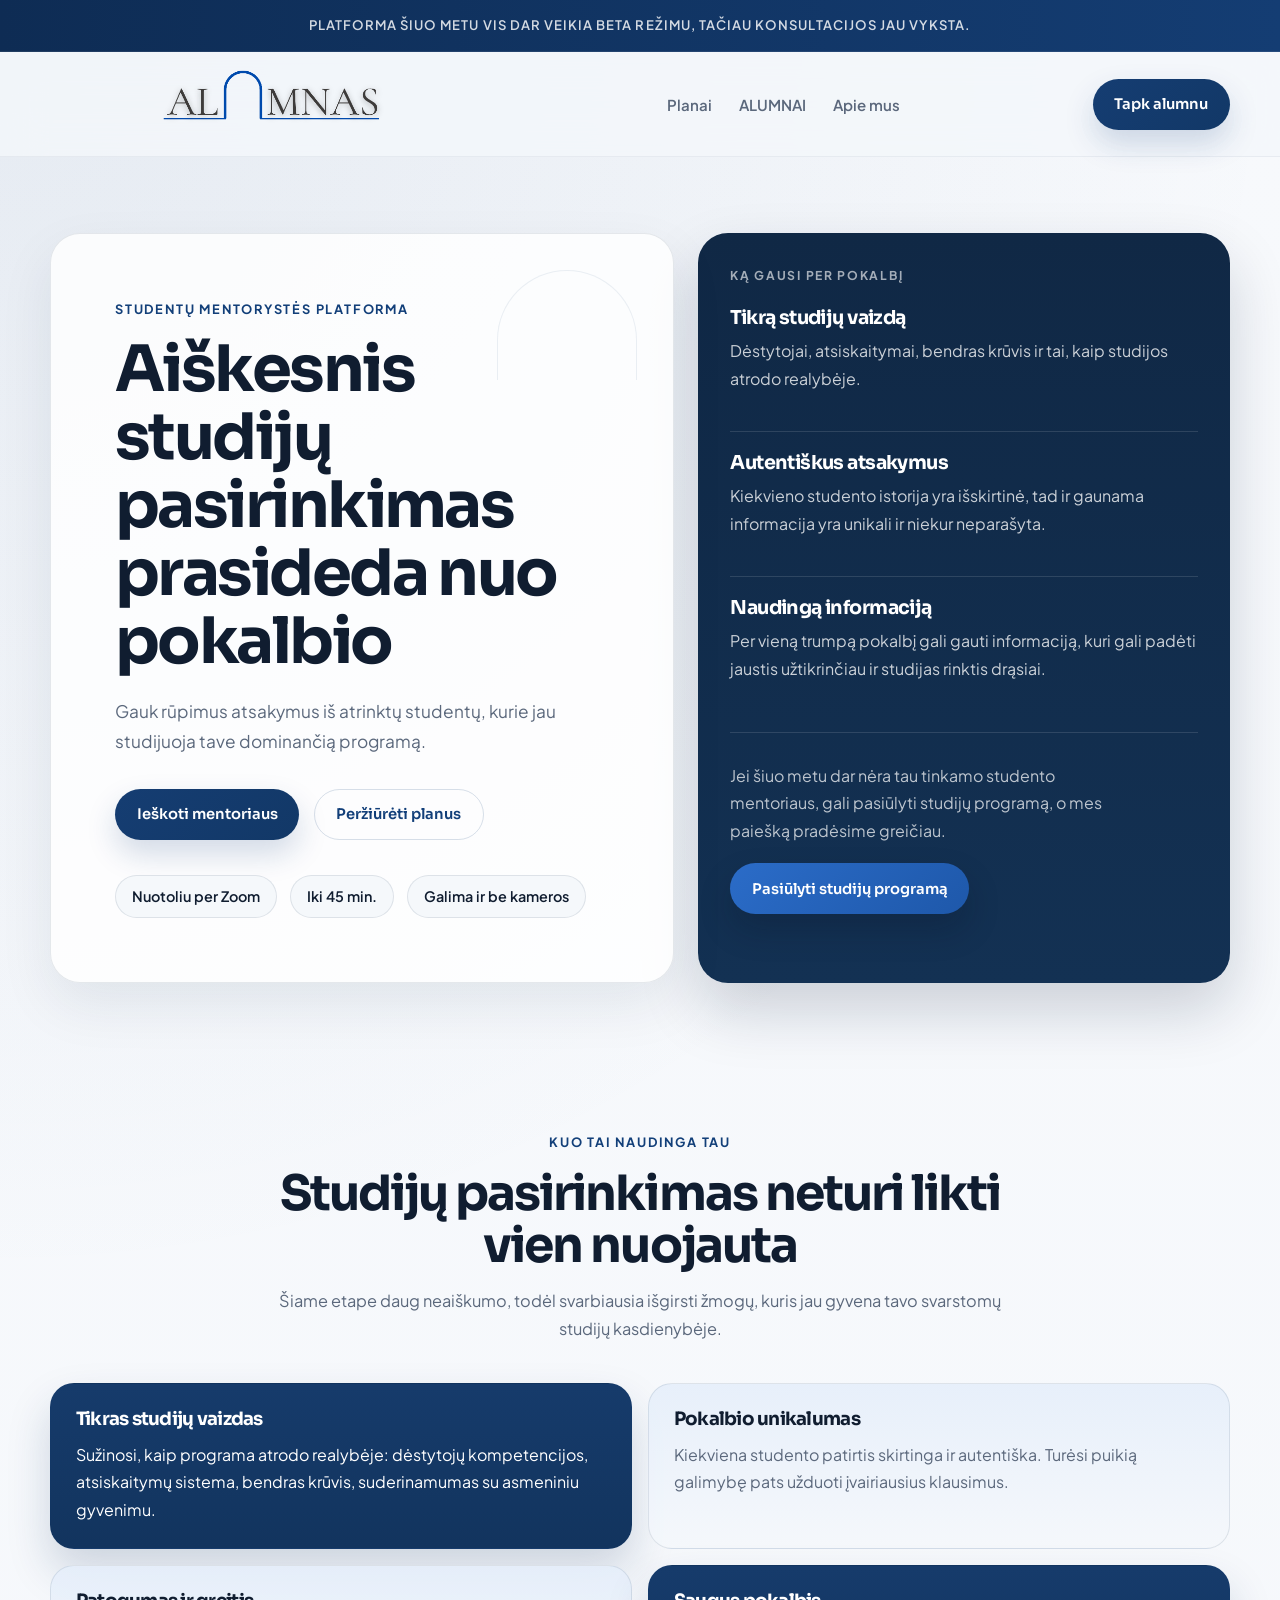
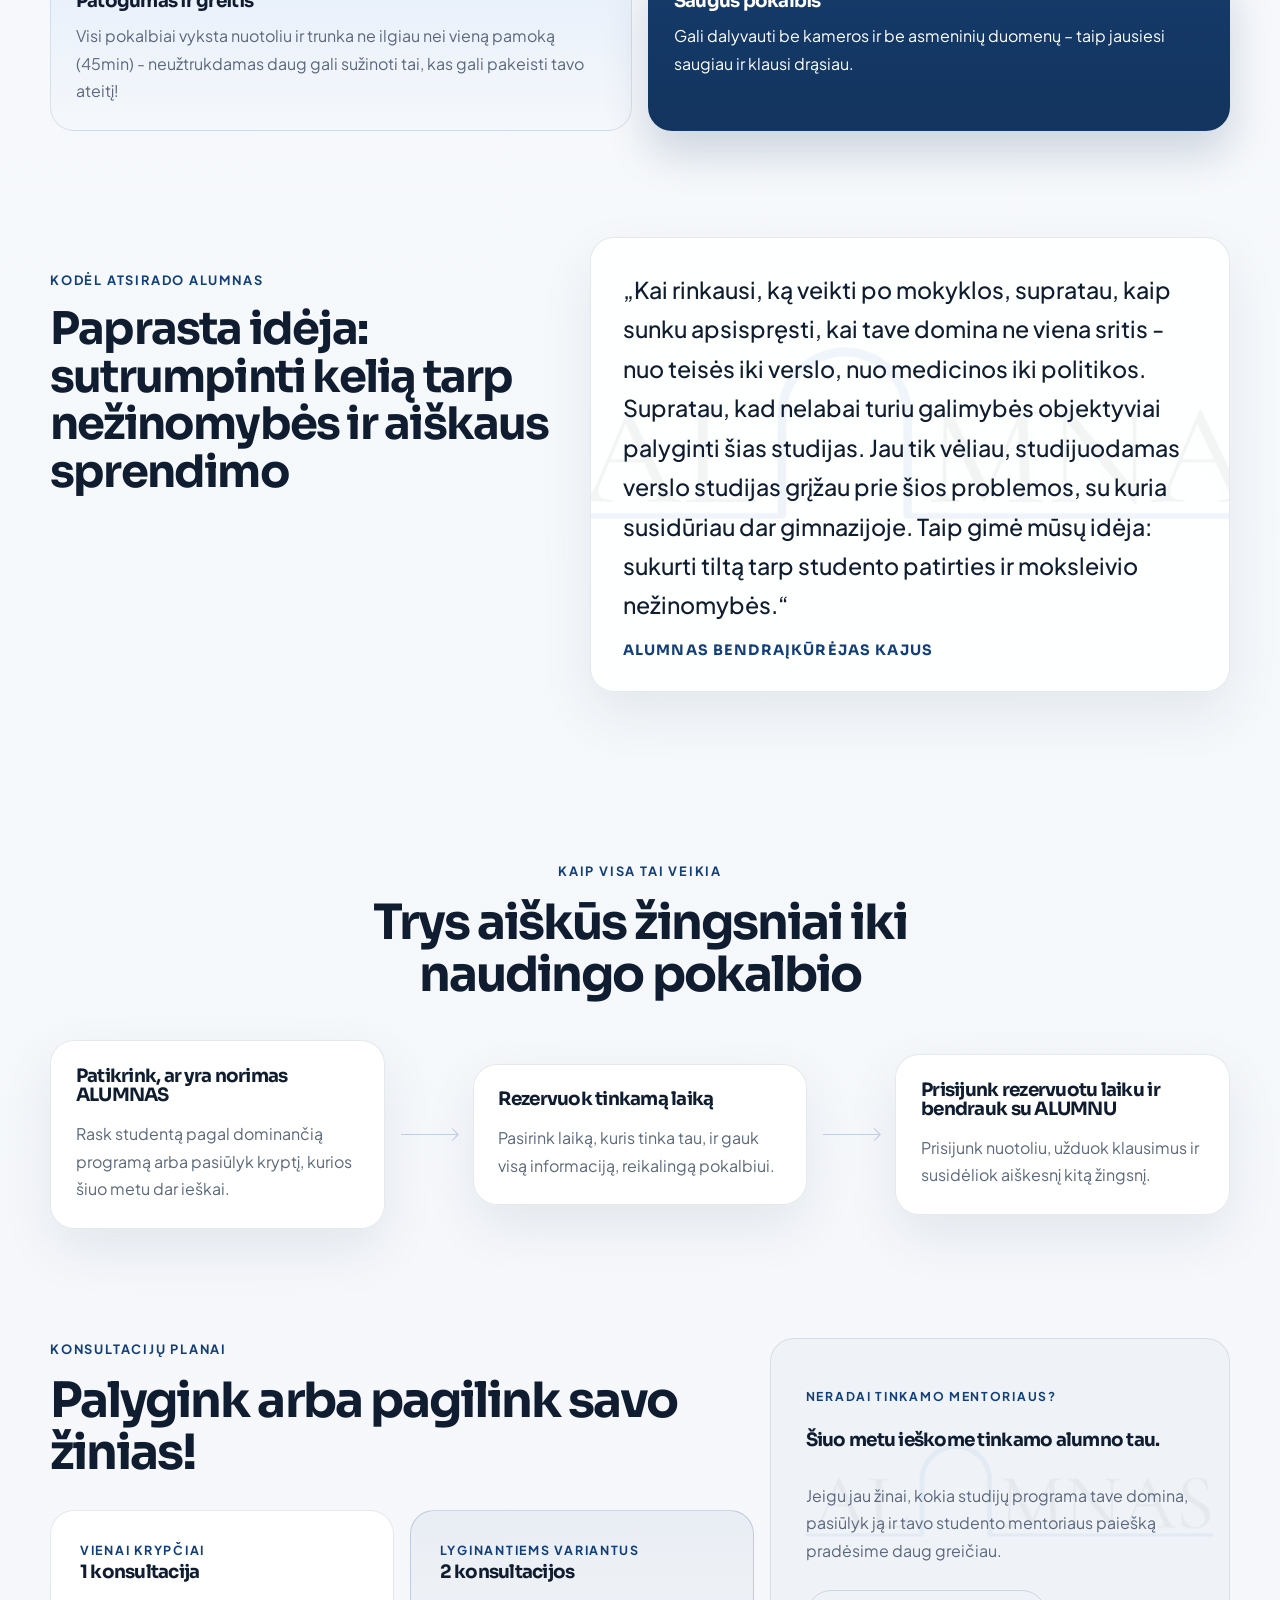
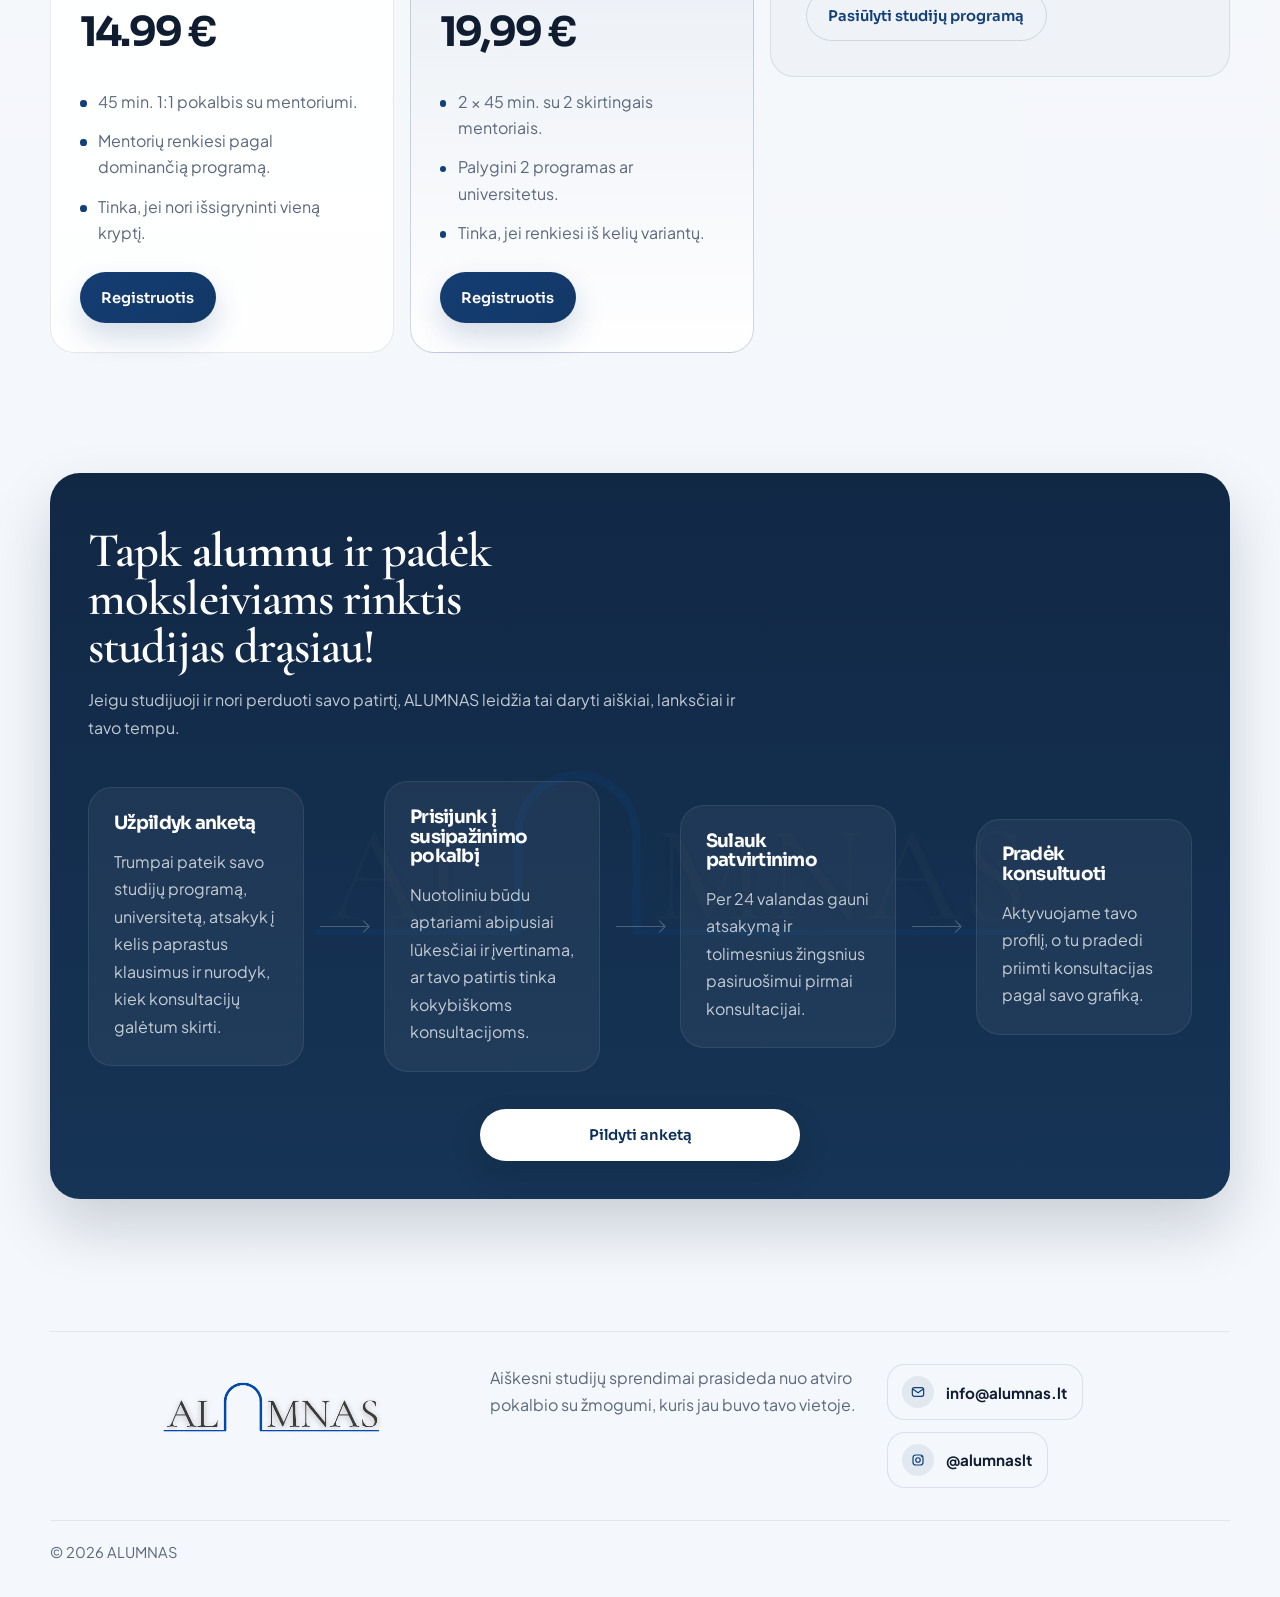
==== commit 1ef9cbdb: "Add Viktorija mentor and update pricing" ====
--- a/alumnas/index.html
+++ b/alumnas/index.html
@@ -252,7 +252,7 @@
               <article class="pricing-card">
                 <p class="price-tag">Vienai krypčiai</p>
                 <h3>1 konsultacija</h3>
-                <p class="price">12.99 €</p>
+                <p class="price">14.99 €</p>
                 <ul>
                   <li>45 min. 1:1 pokalbis su mentoriumi.</li>
                   <li>Mentorių renkiesi pagal dominančią programą.</li>
--- a/alumnas/styles.css
+++ b/alumnas/styles.css
@@ -219,6 +219,7 @@
   align-items: stretch;
 }
 
+
 .hero-copy {
   position: relative;
   padding: 4rem;
@@ -1860,6 +1861,13 @@
 .mentor-card-button {
   min-width: 190px;
   justify-self: start;
+  text-align: center;
+  white-space: normal;
+  line-height: 1.3;
+}
+
+.mentor-card-button-contact {
+  max-width: 290px;
 }
 
 .mentor-empty-state {
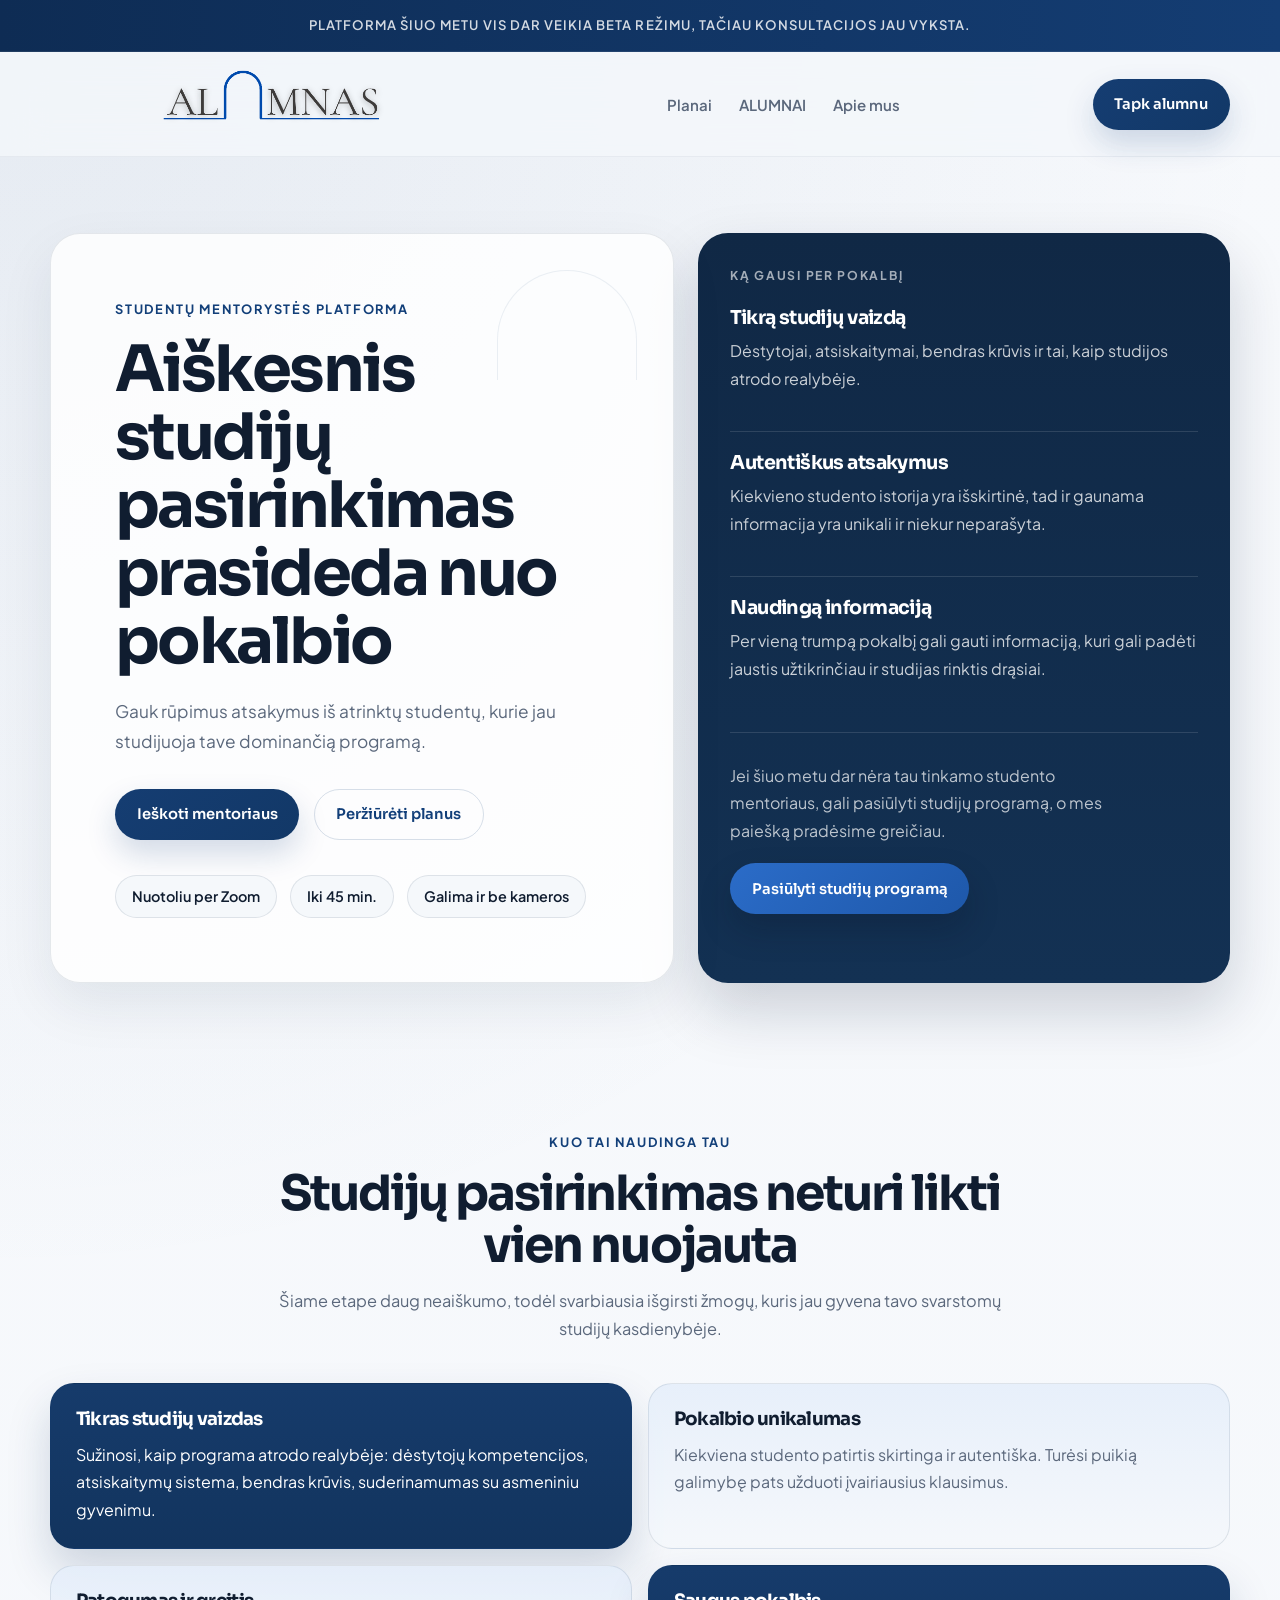
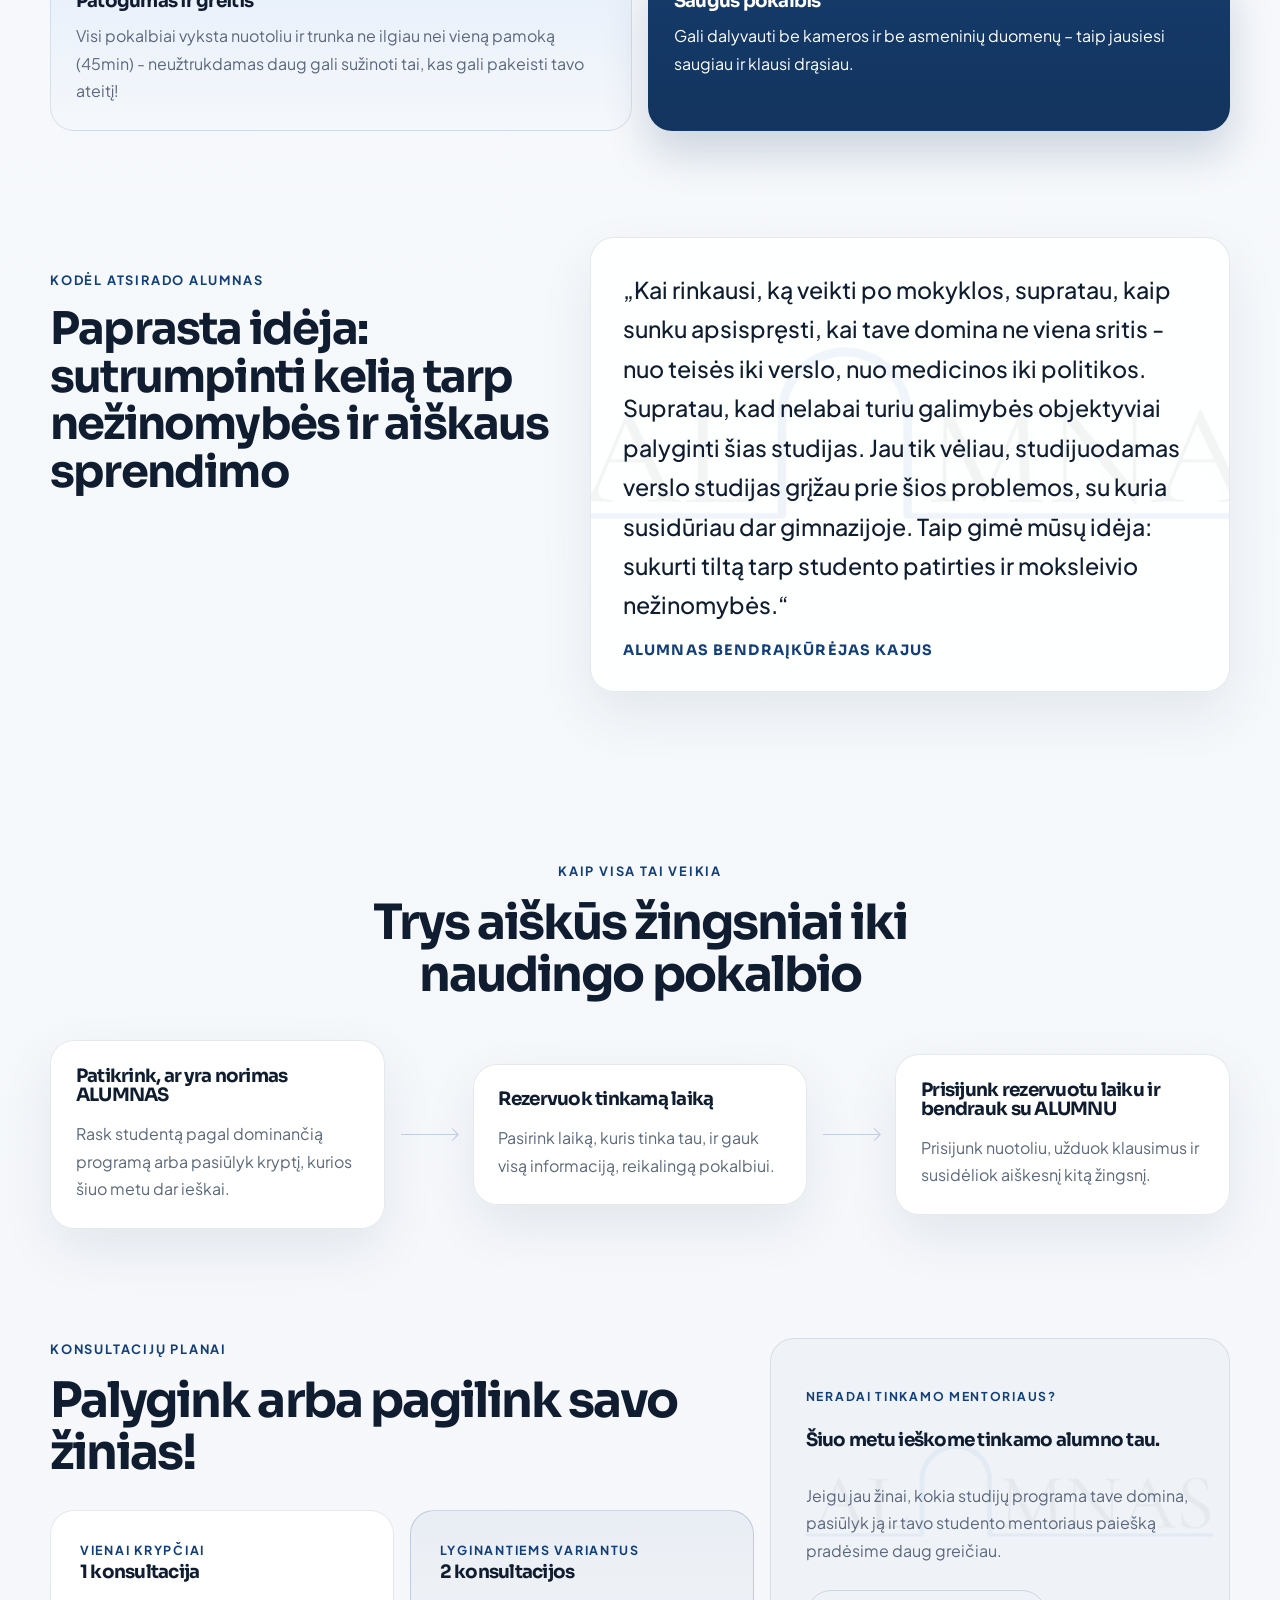
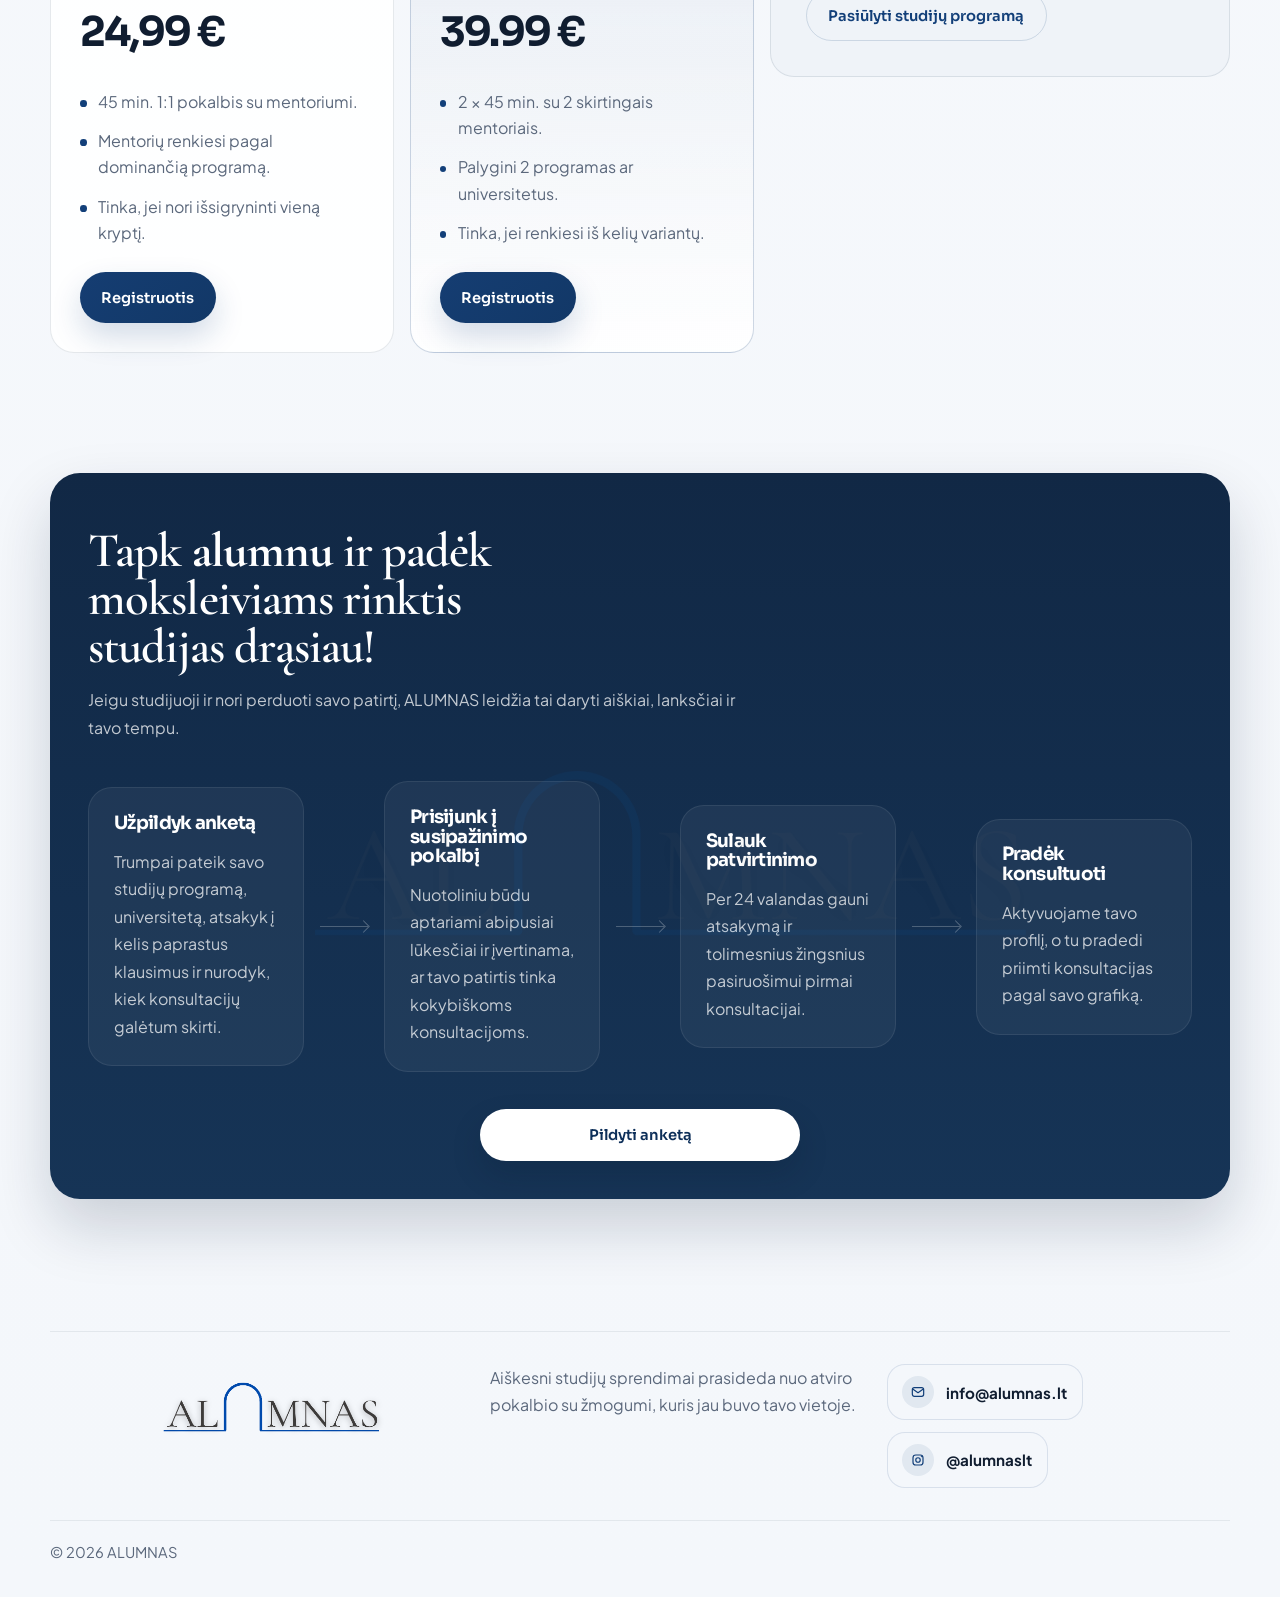
==== commit 2af3287b: "Update mobile layout and pricing" ====
--- a/alumnas/index.html
+++ b/alumnas/index.html
@@ -252,7 +252,7 @@
               <article class="pricing-card">
                 <p class="price-tag">Vienai krypčiai</p>
                 <h3>1 konsultacija</h3>
-                <p class="price">14.99 €</p>
+                <p class="price">24,99 €</p>
                 <ul>
                   <li>45 min. 1:1 pokalbis su mentoriumi.</li>
                   <li>Mentorių renkiesi pagal dominančią programą.</li>
@@ -271,7 +271,7 @@
               <article class="pricing-card pricing-card-featured">
                 <p class="price-tag">Lyginantiems variantus</p>
                 <h3>2 konsultacijos</h3>
-                <p class="price">19,99 €</p>
+                <p class="price">39.99 €</p>
                 <ul>
                   <li>2 × 45 min. su 2 skirtingais mentoriais.</li>
                   <li>Palygini 2 programas ar universitetus.</li>
--- a/alumnas/styles.css
+++ b/alumnas/styles.css
@@ -893,6 +893,14 @@
 }
 
 @media (max-width: 820px) {
+  .site-header {
+    position: static;
+  }
+
+  .header-inner {
+    gap: 1rem;
+  }
+
   .site-nav {
     justify-content: flex-start;
     gap: 0.9rem 1.2rem;
@@ -959,6 +967,21 @@
     width: min(calc(100% - 28px), var(--max-width));
   }
 
+  .site-header {
+    position: static;
+  }
+
+  .header-inner {
+    padding: 0.9rem 0 1rem;
+    flex-direction: column;
+    align-items: stretch;
+    gap: 0.9rem;
+  }
+
+  .brand-link {
+    justify-content: center;
+  }
+
   .top-note {
     padding: 0.72rem 0.9rem;
   }
@@ -968,18 +991,43 @@
   }
 
   .brand-logo {
-    width: 318px;
-    height: 80px;
+    width: min(100%, 260px);
+    height: 64px;
   }
 
   .brand-logo-light {
-    width: 240px;
-    height: 62px;
+    width: min(100%, 214px);
+    height: 56px;
   }
 
   .brand-logo img,
   .brand-logo-light img {
-    transform: scale(2.75);
+    transform: scale(2.48);
+  }
+
+  .site-nav {
+    width: 100%;
+    gap: 0.55rem;
+    justify-content: stretch;
+  }
+
+  .site-nav a {
+    flex: 1 1 calc(33.333% - 0.55rem);
+    min-width: 0;
+    min-height: 2.9rem;
+    padding: 0.75rem 0.9rem;
+    border: 1px solid rgba(18, 63, 121, 0.12);
+    border-radius: 16px;
+    background: rgba(255, 255, 255, 0.82);
+    text-align: center;
+  }
+
+  .site-nav a.is-active {
+    background: rgba(18, 63, 121, 0.08);
+  }
+
+  .header-inner > .button {
+    width: 100%;
   }
 
   .mentor-watermark img {
@@ -1004,7 +1052,7 @@
 
   .hero,
   .section {
-    padding: 4rem 0;
+    padding: 3.5rem 0;
   }
 
   .hero-copy {
@@ -1027,6 +1075,19 @@
     width: 100%;
   }
 
+  .hero h1 {
+    max-width: none;
+    font-size: clamp(2.35rem, 10vw, 3.5rem);
+  }
+
+  .hero-text,
+  .section-text,
+  .quote-card p,
+  .mentor-text,
+  .footer-copy p {
+    font-size: 0.98rem;
+  }
+
   .hero-meta li {
     width: 100%;
     text-align: center;
@@ -1036,6 +1097,30 @@
   .quote-intro h2,
   .mentor-head h2 {
     line-height: 1.05;
+  }
+
+  .quote-card,
+  .pricing-card,
+  .plans-side,
+  .mentor-wrap,
+  .footer-top {
+    padding-left: 1.35rem;
+    padding-right: 1.35rem;
+  }
+
+  .price {
+    font-size: 2.15rem;
+  }
+
+  .footer-top {
+    gap: 1.25rem;
+    text-align: center;
+  }
+
+  .footer-brand,
+  .footer-links {
+    justify-self: center;
+    justify-items: center;
   }
 }
 
@@ -1945,10 +2030,12 @@
 
   .about-intro-copy h1 {
     max-width: 11ch;
+    font-size: clamp(2.25rem, 9vw, 3.35rem);
   }
 
   .about-mosaic {
     margin-top: 1.5rem;
+    row-gap: 0.85rem;
   }
 
   .about-story-brief {
@@ -1960,7 +2047,7 @@
   }
 
   .about-shot-portrait {
-    min-height: 220px;
+    min-height: 200px;
   }
 
   .founders-compact-grid {
@@ -1975,7 +2062,7 @@
   }
 
   .mentors-hero-visual {
-    min-height: 280px;
+    min-height: 320px;
   }
 
   .mentors-hero-overlay {
@@ -1983,6 +2070,7 @@
     right: 1rem;
     bottom: 1rem;
     padding: 1.15rem;
+    border-radius: 22px;
   }
 
   .mentors-hero-overlay h1 {
@@ -1990,6 +2078,11 @@
     font-size: clamp(2rem, 8vw, 3rem);
   }
 
+  .mentors-hero-overlay .mentors-lead {
+    font-size: 0.94rem;
+    line-height: 1.55;
+  }
+
   .mentor-directory-toolbar {
     padding: 1rem;
   }
@@ -2005,20 +2098,39 @@
 
   .mentor-card-layout {
     grid-template-columns: 1fr;
+    gap: 1rem;
   }
 
   .mentor-card-photo-wrap {
-    width: 88px;
-    height: 88px;
+    width: 104px;
+    height: 104px;
+    margin: 0 auto;
   }
 
   .mentor-card-top {
     flex-direction: column;
+    gap: 0.65rem;
   }
 
   .mentor-card-rating {
     justify-items: start;
     text-align: left;
+  }
+
+  .mentor-card-name {
+    font-size: 1.38rem;
+  }
+
+  .mentor-card-study {
+    font-size: 0.96rem;
+  }
+
+  .mentor-card-bottom {
+    gap: 0.8rem;
+  }
+
+  .mentor-card-button-contact {
+    max-width: none;
   }
 
   .mentor-card-button,
@@ -2480,11 +2592,38 @@
     width: 96px;
     height: 96px;
   }
+
+  .booking-result-card h1 {
+    font-size: clamp(2rem, 7vw, 3rem);
+  }
 }
 
 @media (max-width: 640px) {
   .booking-modal-shell {
-    padding: 0.85rem;
+    align-items: flex-end;
+    padding: 0.65rem;
+  }
+
+  .booking-modal-card {
+    width: 100%;
+    max-height: min(88vh, 820px);
+    padding: 1.05rem;
+    border-radius: 24px;
+  }
+
+  .booking-modal-close {
+    width: 2.7rem;
+    height: 2.7rem;
+    font-size: 1.65rem;
+  }
+
+  .booking-modal-profile-copy h2 {
+    font-size: clamp(1.7rem, 7vw, 2.25rem);
+  }
+
+  .booking-modal-panel,
+  .booking-form {
+    padding: 1.05rem;
   }
 
   .booking-date-grid,
@@ -2492,6 +2631,15 @@
     grid-template-columns: 1fr;
   }
 
+  .booking-date-chip {
+    min-height: 4rem;
+  }
+
+  .booking-slot-button,
+  .booking-form-field input {
+    min-height: 3.1rem;
+  }
+
   .booking-result-actions,
   .booking-result-button {
     width: 100%;
